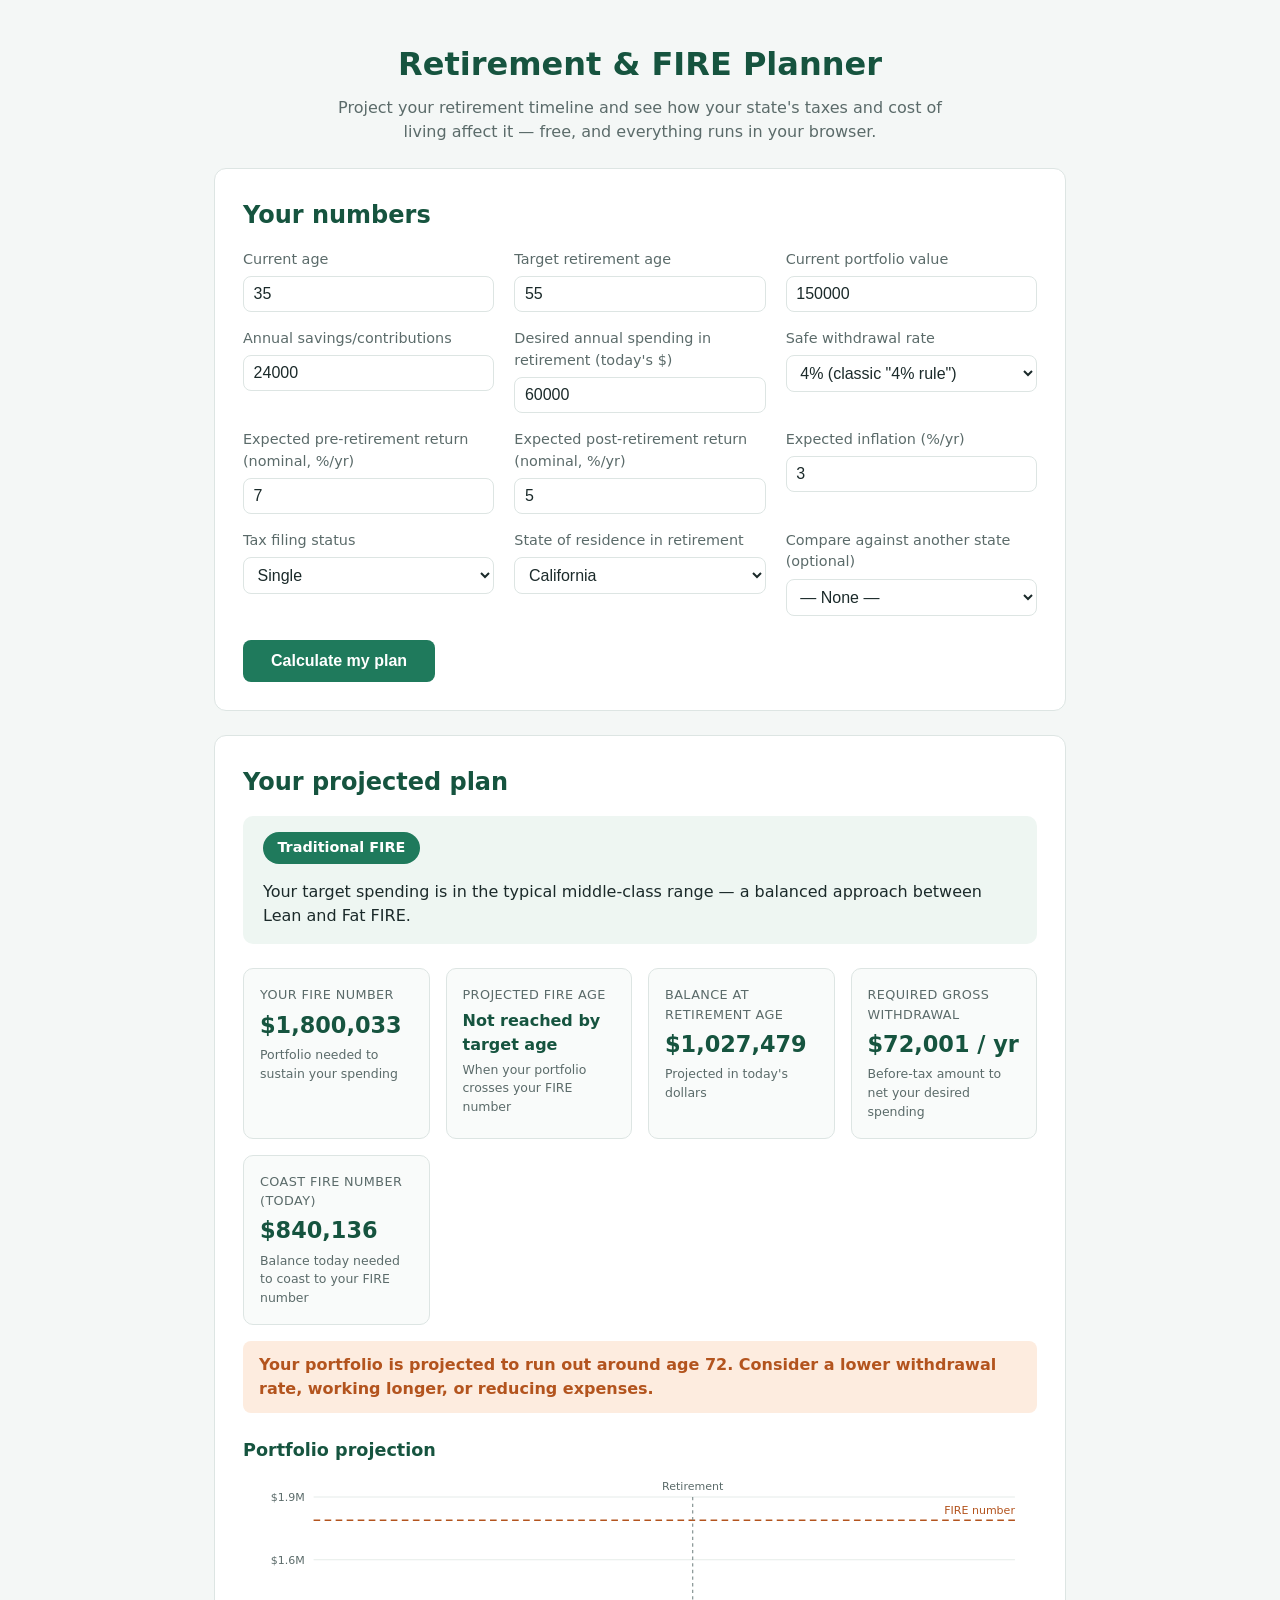
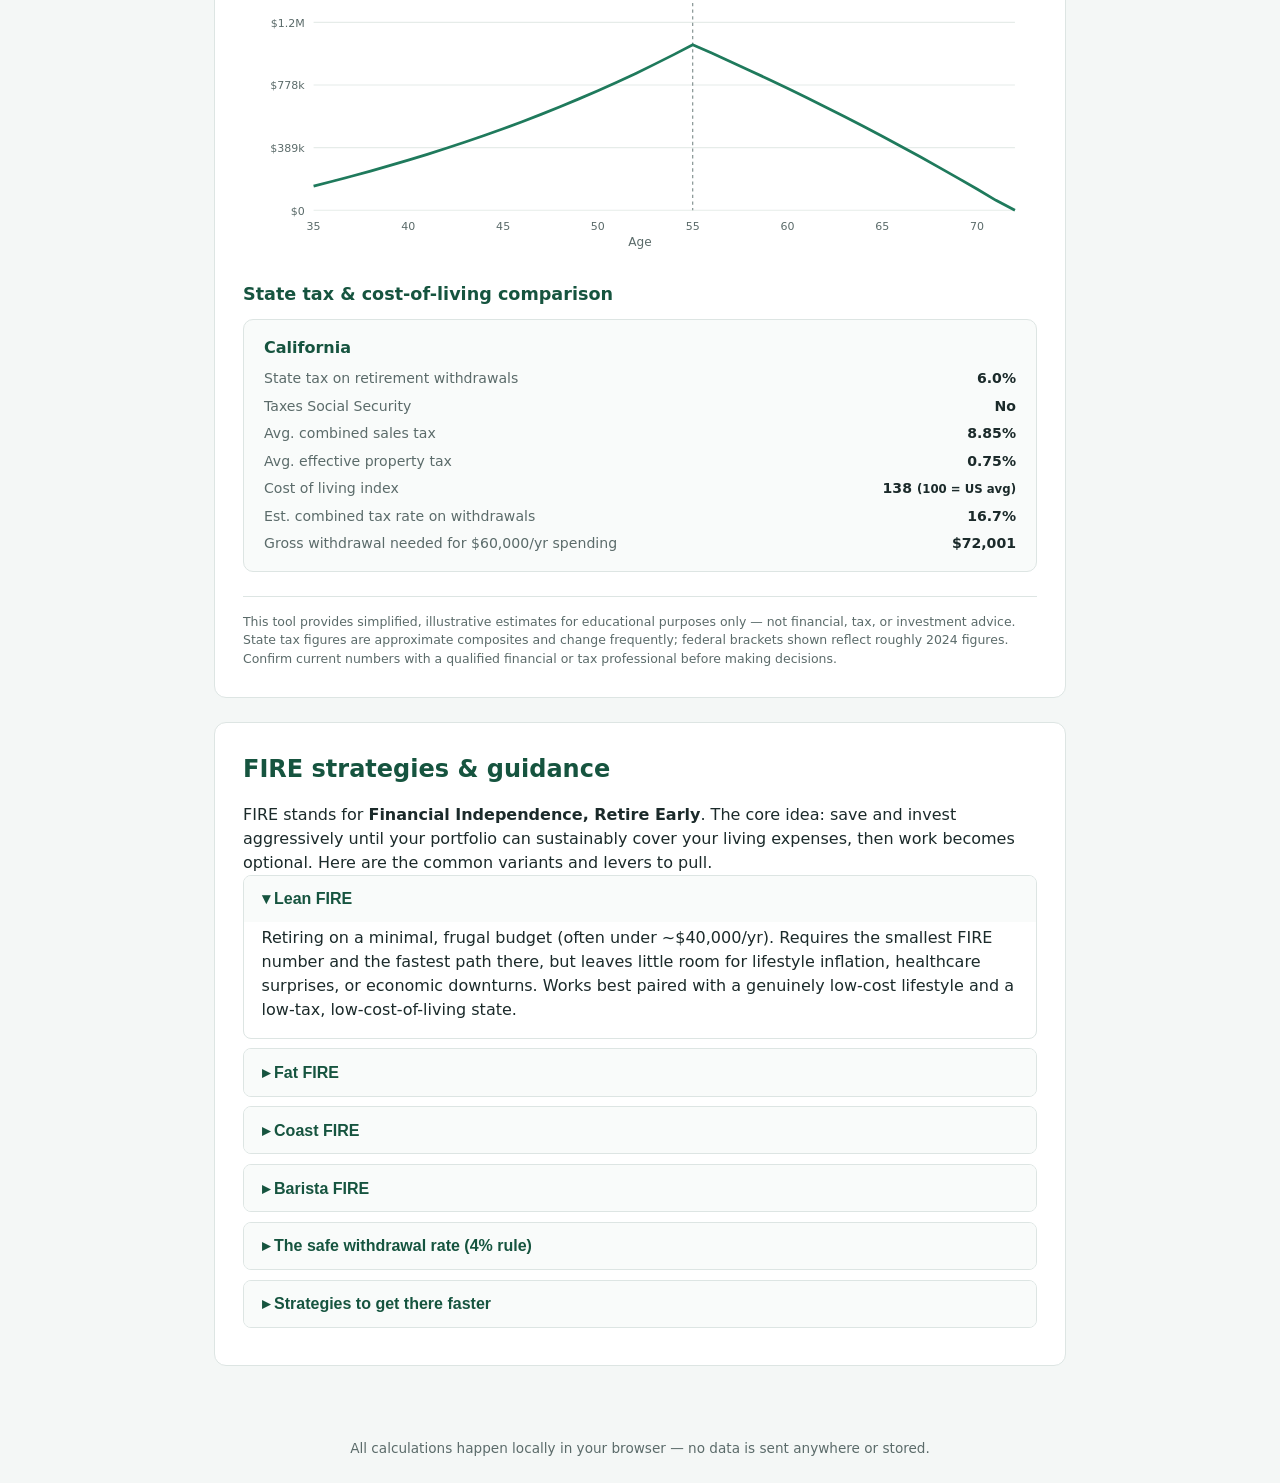
==== retirement-planner/index.html @ bd158d22 "Add free retirement & FIRE planner with state tax comparison Builds a client-side static app (no bac" ====
<!DOCTYPE html>
<html lang="en">
<head>
  <meta charset="UTF-8">
  <meta name="viewport" content="width=device-width, initial-scale=1.0">
  <title>Retirement &amp; FIRE Planner</title>
  <link rel="stylesheet" href="styles.css">
</head>
<body>
  <header class="page-header">
    <h1>Retirement &amp; FIRE Planner</h1>
    <p class="subtitle">Project your retirement timeline and see how your state's taxes and cost of living affect it — free, and everything runs in your browser.</p>
  </header>

  <main>
    <section class="panel" aria-labelledby="form-heading">
      <h2 id="form-heading">Your numbers</h2>
      <form id="planner-form">
        <div class="form-grid">
          <label>
            Current age
            <input type="number" id="current-age" min="18" max="99" value="35" required>
          </label>
          <label>
            Target retirement age
            <input type="number" id="retirement-age" min="19" max="100" value="55" required>
          </label>
          <label>
            Current portfolio value
            <input type="number" id="current-portfolio" min="0" step="1000" value="150000" required>
          </label>
          <label>
            Annual savings/contributions
            <input type="number" id="annual-contribution" min="0" step="500" value="24000" required>
          </label>
          <label>
            Desired annual spending in retirement (today's $)
            <input type="number" id="annual-expenses" min="0" step="1000" value="60000" required>
          </label>
          <label>
            Safe withdrawal rate
            <select id="swr">
              <option value="3">3% (very conservative)</option>
              <option value="3.5">3.5% (conservative)</option>
              <option value="4" selected>4% (classic "4% rule")</option>
              <option value="5">5% (aggressive)</option>
            </select>
          </label>
          <label>
            Expected pre-retirement return (nominal, %/yr)
            <input type="number" id="pre-return" min="0" max="15" step="0.1" value="7" required>
          </label>
          <label>
            Expected post-retirement return (nominal, %/yr)
            <input type="number" id="post-return" min="0" max="15" step="0.1" value="5" required>
          </label>
          <label>
            Expected inflation (%/yr)
            <input type="number" id="inflation" min="0" max="10" step="0.1" value="3" required>
          </label>
          <label>
            Tax filing status
            <select id="filing-status">
              <option value="single">Single</option>
              <option value="married">Married filing jointly</option>
            </select>
          </label>
          <label>
            State of residence in retirement
            <select id="state"></select>
          </label>
          <label>
            Compare against another state (optional)
            <select id="compare-state"></select>
          </label>
        </div>
        <button type="submit" class="primary-btn">Calculate my plan</button>
      </form>
    </section>

    <section class="panel" id="results" hidden aria-labelledby="results-heading">
      <h2 id="results-heading">Your projected plan</h2>

      <div class="fire-type">
        <span class="fire-type-badge" id="fire-type-badge">Traditional FIRE</span>
        <p id="fire-type-description"></p>
      </div>

      <div class="summary-cards">
        <div class="card">
          <span class="card-label">Your FIRE number</span>
          <span class="card-value" id="fire-number">—</span>
          <span class="card-note">Portfolio needed to sustain your spending</span>
        </div>
        <div class="card">
          <span class="card-label">Projected FIRE age</span>
          <span class="card-value" id="fire-age">—</span>
          <span class="card-note">When your portfolio crosses your FIRE number</span>
        </div>
        <div class="card">
          <span class="card-label">Balance at retirement age</span>
          <span class="card-value" id="balance-at-retirement">—</span>
          <span class="card-note">Projected in today's dollars</span>
        </div>
        <div class="card">
          <span class="card-label">Required gross withdrawal</span>
          <span class="card-value" id="gross-withdrawal">—</span>
          <span class="card-note">Before-tax amount to net your desired spending</span>
        </div>
        <div class="card">
          <span class="card-label">Coast FIRE number (today)</span>
          <span class="card-value" id="coast-fire-number">—</span>
          <span class="card-note">Balance today needed to coast to your FIRE number</span>
        </div>
      </div>

      <p id="sustainability" class="status-ok"></p>

      <h3>Portfolio projection</h3>
      <div id="chart-container" class="chart-container"></div>

      <h3>State tax &amp; cost-of-living comparison</h3>
      <div id="state-comparison" class="state-comparison"></div>

      <p class="disclaimer">
        This tool provides simplified, illustrative estimates for educational purposes only —
        not financial, tax, or investment advice. State tax figures are approximate composites
        and change frequently; federal brackets shown reflect roughly 2024 figures. Confirm
        current numbers with a qualified financial or tax professional before making decisions.
      </p>
    </section>

    <section class="panel" aria-labelledby="fire-guide-heading">
      <h2 id="fire-guide-heading">FIRE strategies &amp; guidance</h2>
      <p>FIRE stands for <strong>Financial Independence, Retire Early</strong>. The core idea: save and invest aggressively until your portfolio can sustainably cover your living expenses, then work becomes optional. Here are the common variants and levers to pull.</p>

      <div class="accordion">
        <button class="accordion-toggle" aria-expanded="true" aria-controls="panel-lean">Lean FIRE</button>
        <div class="accordion-panel" id="panel-lean">
          <p>Retiring on a minimal, frugal budget (often under ~$40,000/yr). Requires the smallest FIRE number and the fastest path there, but leaves little room for lifestyle inflation, healthcare surprises, or economic downturns. Works best paired with a genuinely low-cost lifestyle and a low-tax, low-cost-of-living state.</p>
        </div>
      </div>
      <div class="accordion">
        <button class="accordion-toggle" aria-expanded="false" aria-controls="panel-fat">Fat FIRE</button>
        <div class="accordion-panel" id="panel-fat" hidden>
          <p>Retiring with a much larger portfolio to support an above-average, comfortable lifestyle (often $100,000+/yr in spending). Takes longer to reach and usually requires a high income, but provides far more cushion and flexibility, including for travel, dependents, or a higher cost-of-living area.</p>
        </div>
      </div>
      <div class="accordion">
        <button class="accordion-toggle" aria-expanded="false" aria-controls="panel-coast">Coast FIRE</button>
        <div class="accordion-panel" id="panel-coast" hidden>
          <p>You've saved enough that, left alone to compound with zero further contributions, your portfolio will grow to your full FIRE number by traditional retirement age. Once you hit this point you can stop saving for retirement entirely and just cover current living costs — often by working a lower-stress or lower-paying job.</p>
        </div>
      </div>
      <div class="accordion">
        <button class="accordion-toggle" aria-expanded="false" aria-controls="panel-barista">Barista FIRE</button>
        <div class="accordion-panel" id="panel-barista" hidden>
          <p>A middle ground: your portfolio covers <em>most</em> of your expenses, and you work part-time (often for supplemental income and employer health insurance) to cover the rest. Reduces the FIRE number needed versus full retirement while still dramatically increasing freedom and flexibility.</p>
        </div>
      </div>
      <div class="accordion">
        <button class="accordion-toggle" aria-expanded="false" aria-controls="panel-swr">The safe withdrawal rate (4% rule)</button>
        <div class="accordion-panel" id="panel-swr" hidden>
          <p>The "4% rule" comes from historical studies (notably the Trinity Study) suggesting a portfolio of roughly 60–75% stocks / 25–40% bonds can support a 4% initial withdrawal, adjusted for inflation each year, over a 30-year retirement without running out — in most historical periods. It is a planning heuristic, not a guarantee:</p>
          <ul>
            <li><strong>Longer retirements</strong> (very early retirees with 40–50+ year horizons) often use a more conservative 3–3.5% instead.</li>
            <li><strong>Sequence-of-returns risk</strong> — a market downturn in your first few retirement years — is the biggest threat to a fixed withdrawal plan. Holding 1–2 years of cash/bonds as a buffer, or flexing spending down in bad years, both help.</li>
            <li>The FIRE number in this tool is calculated as <code>annual spending needed (gross of taxes) ÷ withdrawal rate</code>.</li>
          </ul>
        </div>
      </div>
      <div class="accordion">
        <button class="accordion-toggle" aria-expanded="false" aria-controls="panel-strategies">Strategies to get there faster</button>
        <div class="accordion-panel" id="panel-strategies" hidden>
          <ul>
            <li><strong>Raise your savings rate.</strong> Savings rate — not income alone — is the single biggest lever on how fast you reach FIRE; cutting your largest expenses (housing, transportation) usually moves the needle more than cutting small recurring purchases.</li>
            <li><strong>Max tax-advantaged accounts first.</strong> 401(k)/403(b), Traditional or Roth IRA, and HSA (a stealth retirement account — triple tax-advantaged) shelter growth from taxes and often should be filled before taxable brokerage investing.</li>
            <li><strong>Consider geographic arbitrage.</strong> Retiring in — or relocating to — a state with no income tax or generous retirement-income exclusions (see the comparison tool above) can meaningfully lower the gross withdrawal you need, which lowers your FIRE number.</li>
            <li><strong>Plan the healthcare bridge.</strong> Retiring before 65 means bridging to Medicare via ACA marketplace plans, COBRA, a part-time job with benefits (Barista FIRE), or a spouse's plan — budget for this explicitly, it's often the largest underestimated expense.</li>
            <li><strong>Build a withdrawal order strategy.</strong> A common approach: taxable brokerage first, then tax-deferred (Traditional 401k/IRA), then tax-free (Roth) last — to let tax-advantaged growth compound longer, adjusted for your bracket each year.</li>
            <li><strong>Revisit the plan regularly.</strong> Update your inputs above at least yearly, and after any major life change (income, family, relocation) — small changes in return assumptions or spending compound significantly over a multi-decade horizon.</li>
          </ul>
        </div>
      </div>
    </section>
  </main>

  <footer class="page-footer">
    <p>All calculations happen locally in your browser — no data is sent anywhere or stored.</p>
  </footer>

  <script src="data/states.js"></script>
  <script src="js/tax.js"></script>
  <script src="js/projection.js"></script>
  <script src="js/chart.js"></script>
  <script src="js/main.js"></script>
</body>
</html>
---- retirement-planner/styles.css ----
* { box-sizing: border-box; margin: 0; padding: 0; }

:root {
  --bg: #f4f7f6;
  --panel-bg: #ffffff;
  --text: #1b2a2a;
  --muted: #5b6b6a;
  --accent: #1f7a5c;
  --accent-dark: #16543f;
  --border: #dde5e3;
  --warn: #b3541e;
  --ok: #1f7a5c;
}

body {
  font-family: 'Segoe UI', system-ui, sans-serif;
  background: var(--bg);
  color: var(--text);
  line-height: 1.5;
}

.page-header {
  padding: 2.5rem 1.5rem 1.5rem;
  text-align: center;
}

.page-header h1 {
  font-size: 2rem;
  color: var(--accent-dark);
}

.subtitle {
  margin-top: 0.5rem;
  color: var(--muted);
  max-width: 640px;
  margin-inline: auto;
}

main {
  max-width: 900px;
  margin: 0 auto;
  padding: 0 1.5rem 3rem;
  display: flex;
  flex-direction: column;
  gap: 1.5rem;
}

.panel {
  background: var(--panel-bg);
  border: 1px solid var(--border);
  border-radius: 12px;
  padding: 1.75rem;
}

.panel h2 {
  color: var(--accent-dark);
  margin-bottom: 1rem;
}

.panel h3 {
  color: var(--accent-dark);
  margin: 1.5rem 0 0.75rem;
  font-size: 1.1rem;
}

.form-grid {
  display: grid;
  grid-template-columns: repeat(auto-fit, minmax(220px, 1fr));
  gap: 1rem 1.25rem;
}

label {
  display: flex;
  flex-direction: column;
  gap: 0.35rem;
  font-size: 0.9rem;
  color: var(--muted);
}

input, select {
  font-size: 1rem;
  padding: 0.5rem 0.6rem;
  border: 1px solid var(--border);
  border-radius: 8px;
  color: var(--text);
  background: #fff;
}

input:focus, select:focus {
  outline: 2px solid var(--accent);
  outline-offset: 1px;
}

.primary-btn {
  margin-top: 1.5rem;
  background: var(--accent);
  color: #fff;
  border: none;
  padding: 0.75rem 1.75rem;
  border-radius: 8px;
  font-size: 1rem;
  font-weight: 600;
  cursor: pointer;
}

.primary-btn:hover {
  background: var(--accent-dark);
}

.fire-type {
  display: flex;
  align-items: center;
  gap: 1rem;
  flex-wrap: wrap;
  margin-bottom: 1.5rem;
  background: #eef6f2;
  border-radius: 10px;
  padding: 1rem 1.25rem;
}

.fire-type-badge {
  background: var(--accent);
  color: #fff;
  padding: 0.35rem 0.9rem;
  border-radius: 999px;
  font-weight: 600;
  font-size: 0.9rem;
  white-space: nowrap;
}

.summary-cards {
  display: grid;
  grid-template-columns: repeat(auto-fit, minmax(180px, 1fr));
  gap: 1rem;
}

.card {
  background: #f9fbfa;
  border: 1px solid var(--border);
  border-radius: 10px;
  padding: 1rem;
  display: flex;
  flex-direction: column;
  gap: 0.25rem;
}

.card-label {
  font-size: 0.8rem;
  color: var(--muted);
  text-transform: uppercase;
  letter-spacing: 0.4px;
}

.card-value {
  font-size: 1.4rem;
  font-weight: 700;
  color: var(--accent-dark);
}

.card-value.card-value-small {
  font-size: 1rem;
}

.card-note {
  font-size: 0.78rem;
  color: var(--muted);
}

.status-ok, .status-warn {
  margin-top: 1rem;
  padding: 0.75rem 1rem;
  border-radius: 8px;
  font-weight: 600;
}

.status-ok {
  background: #eaf6ef;
  color: var(--ok);
}

.status-warn {
  background: #fdecdf;
  color: var(--warn);
}

.chart-container {
  width: 100%;
  overflow-x: auto;
}

.projection-svg {
  width: 100%;
  height: auto;
  min-width: 480px;
}

.chart-grid {
  stroke: #e6ece9;
  stroke-width: 1;
}

.chart-axis-label {
  font-size: 10px;
  fill: var(--muted);
}

.chart-axis-title {
  font-size: 11px;
  fill: var(--muted);
}

.chart-line {
  stroke: var(--accent);
  stroke-width: 2.5;
}

.chart-fire-line {
  stroke: #b3541e;
  stroke-width: 1.5;
  stroke-dasharray: 6 4;
}

.chart-fire-label {
  font-size: 10px;
  fill: var(--warn);
}

.chart-retire-line {
  stroke: #7b8a89;
  stroke-width: 1;
  stroke-dasharray: 3 3;
}

.chart-retire-label {
  font-size: 10px;
  fill: var(--muted);
}

.state-comparison {
  display: grid;
  grid-template-columns: repeat(auto-fit, minmax(260px, 1fr));
  gap: 1rem;
}

.state-card {
  border: 1px solid var(--border);
  border-radius: 10px;
  padding: 1rem 1.25rem;
  background: #f9fbfa;
}

.state-card h4 {
  color: var(--accent-dark);
  margin-bottom: 0.5rem;
}

.state-card ul {
  list-style: none;
  display: flex;
  flex-direction: column;
  gap: 0.4rem;
}

.state-card li {
  display: flex;
  justify-content: space-between;
  gap: 1rem;
  font-size: 0.88rem;
}

.state-card li span {
  color: var(--muted);
}

.disclaimer {
  margin-top: 1.5rem;
  font-size: 0.78rem;
  color: var(--muted);
  border-top: 1px solid var(--border);
  padding-top: 1rem;
}

.accordion {
  border: 1px solid var(--border);
  border-radius: 8px;
  margin-bottom: 0.6rem;
  overflow: hidden;
}

.accordion-toggle {
  width: 100%;
  text-align: left;
  background: #f9fbfa;
  border: none;
  padding: 0.85rem 1.1rem;
  font-size: 1rem;
  font-weight: 600;
  color: var(--accent-dark);
  cursor: pointer;
}

.accordion-toggle:hover {
  background: #eef6f2;
}

.accordion-toggle[aria-expanded="true"]::before {
  content: "▾ ";
}

.accordion-toggle[aria-expanded="false"]::before {
  content: "▸ ";
}

.accordion-panel {
  padding: 0.25rem 1.1rem 1rem;
  color: var(--text);
}

.accordion-panel ul {
  padding-left: 1.2rem;
  display: flex;
  flex-direction: column;
  gap: 0.5rem;
}

.page-footer {
  text-align: center;
  color: var(--muted);
  font-size: 0.85rem;
  padding: 1.5rem;
}

@media (max-width: 600px) {
  .page-header h1 { font-size: 1.5rem; }
  .panel { padding: 1.25rem; }
}
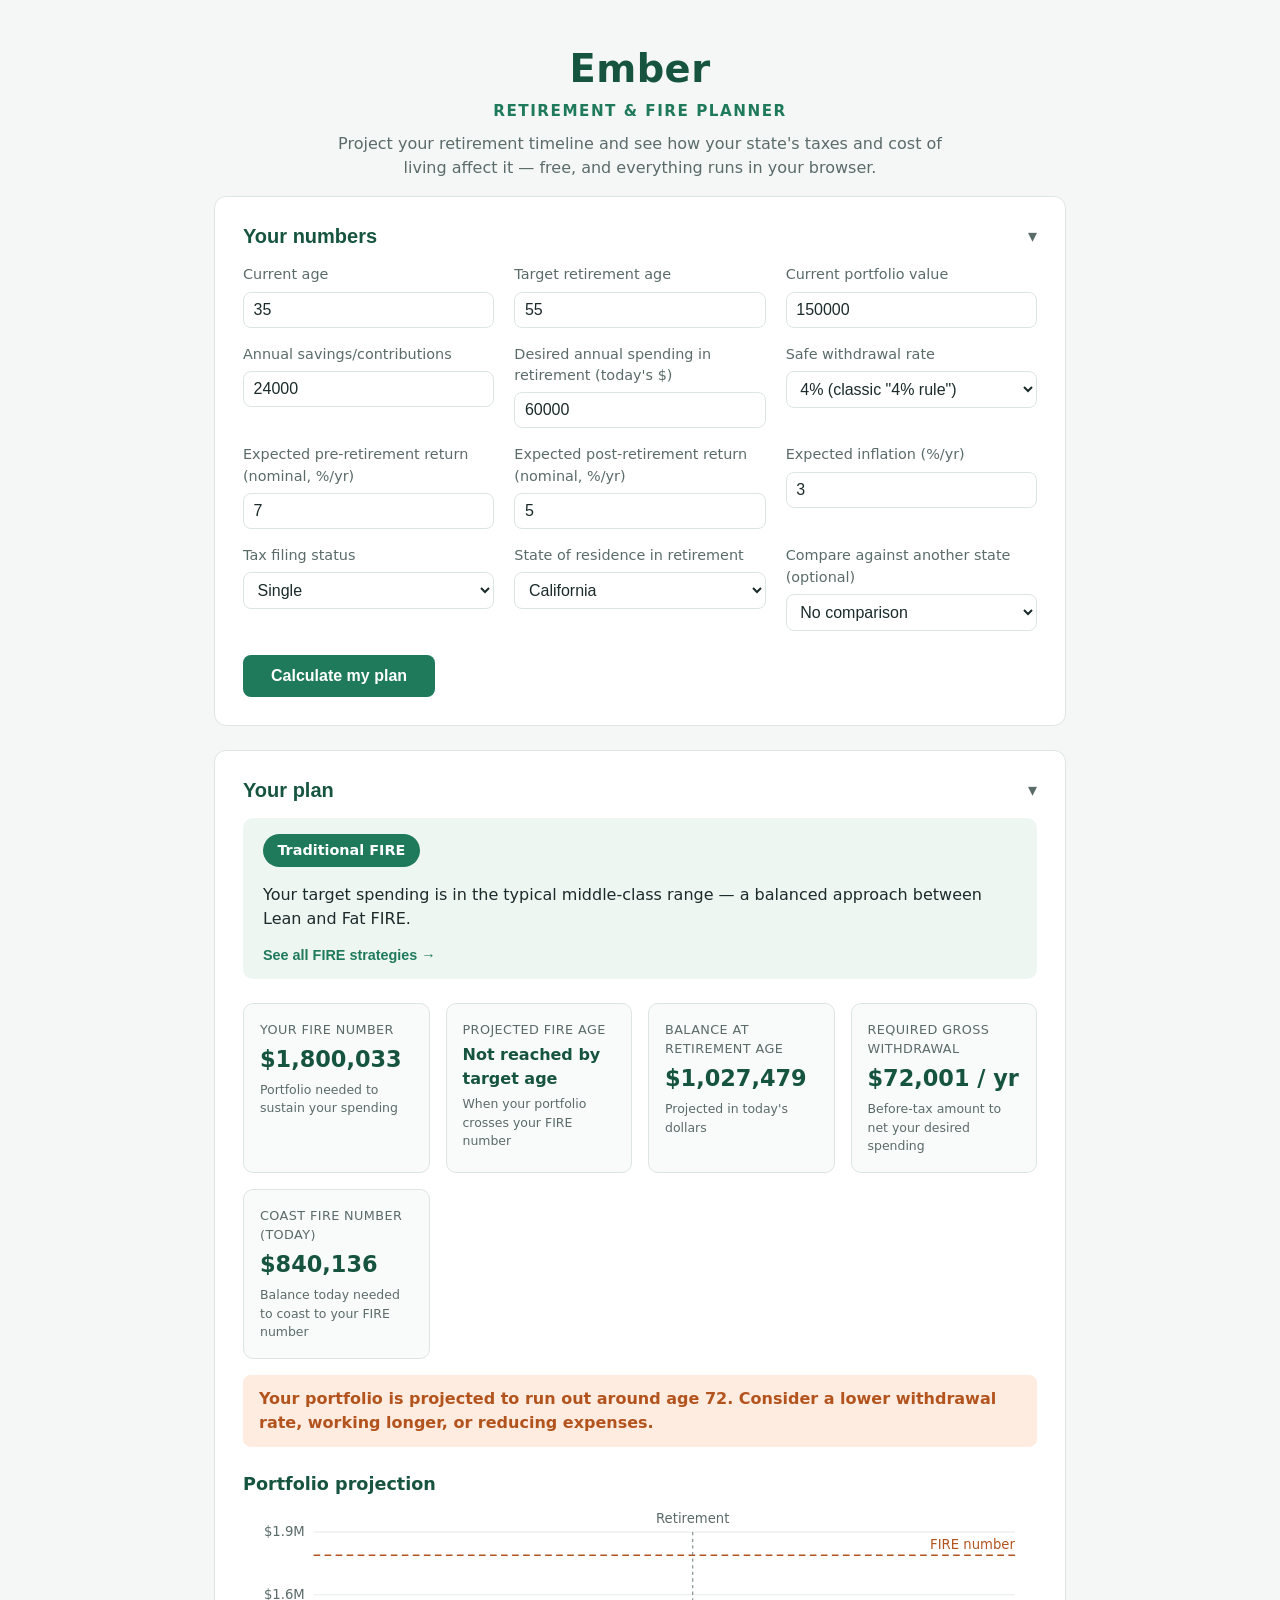
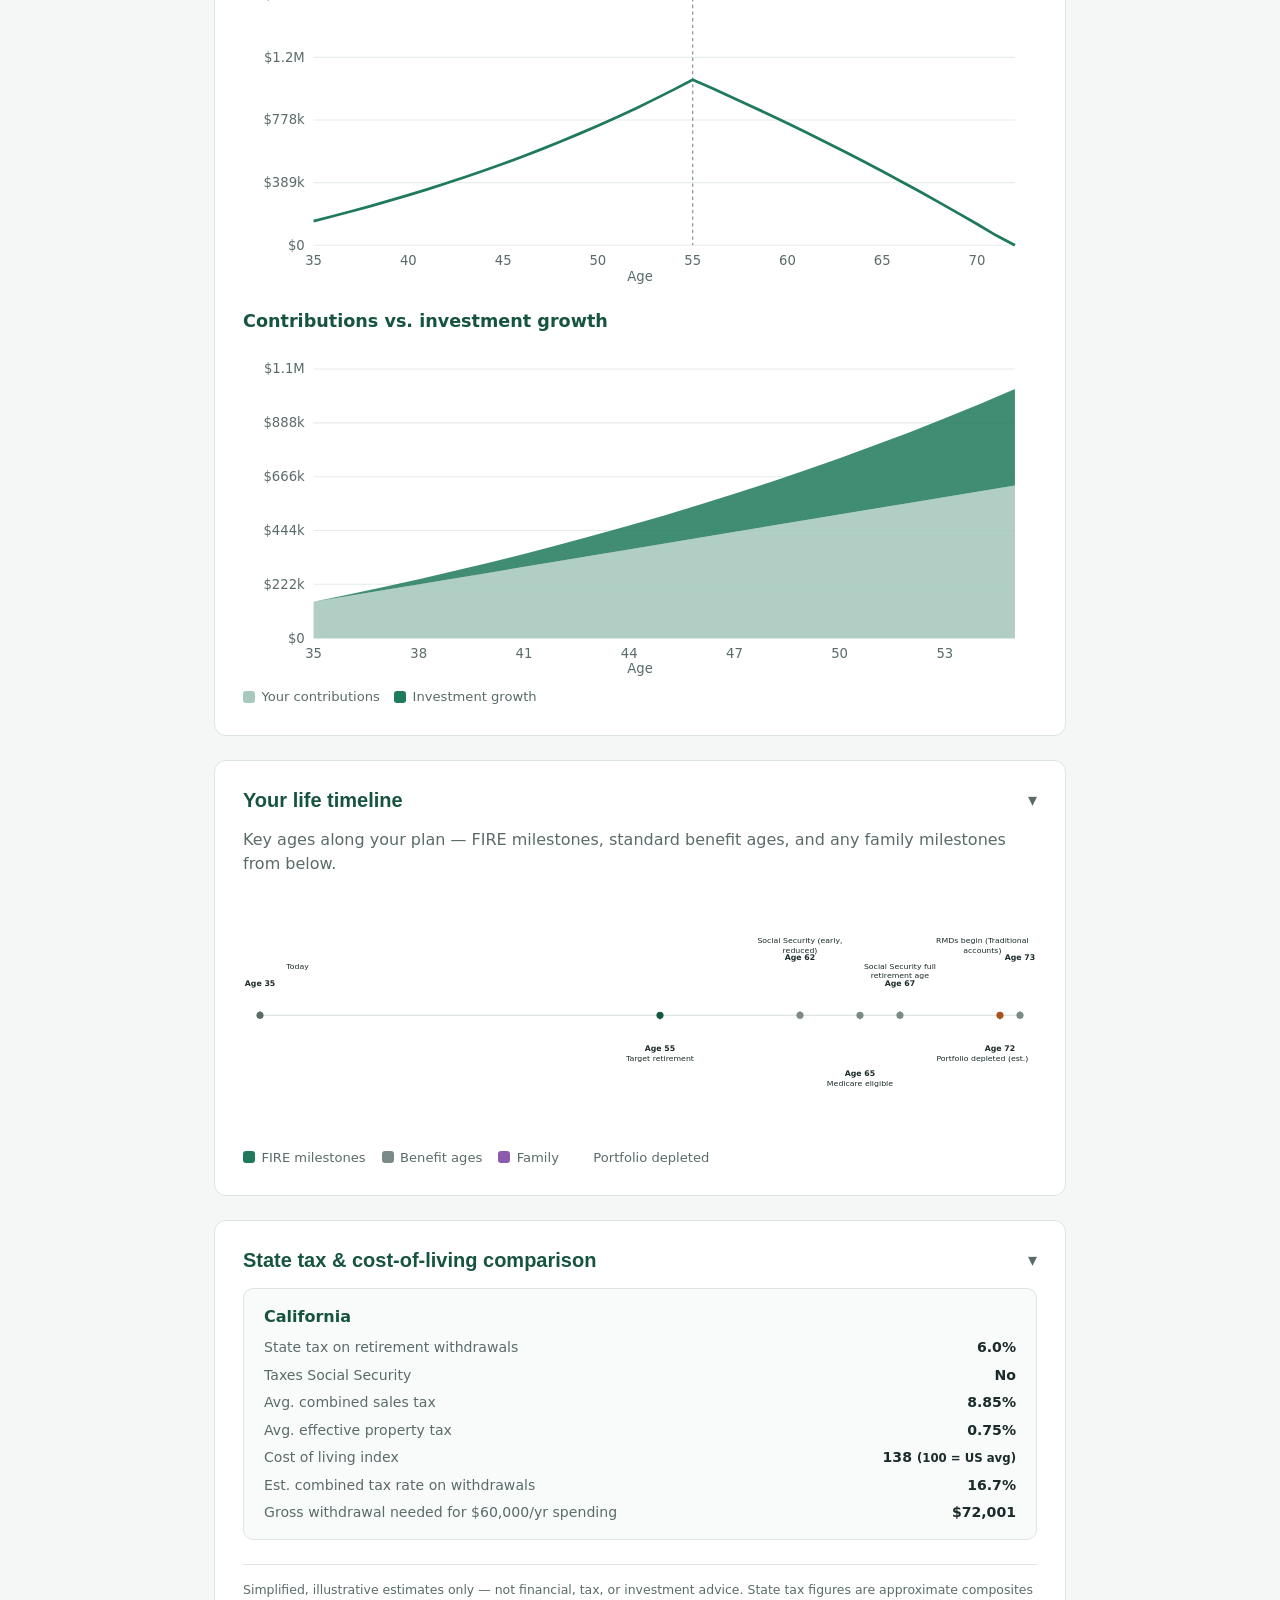
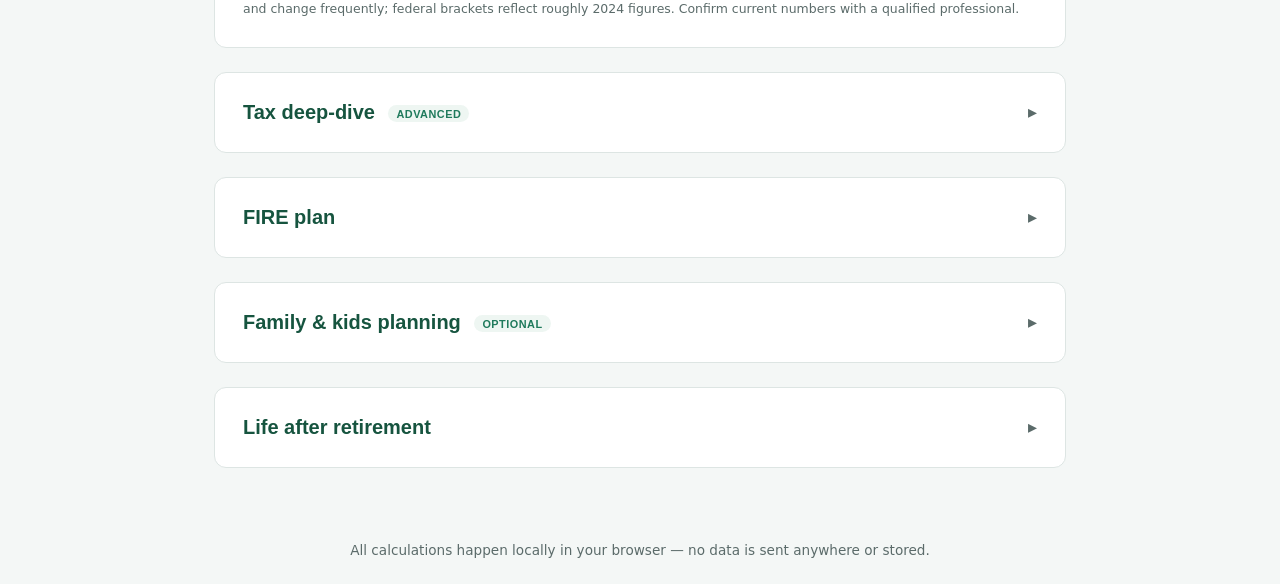
==== commit 49470740: "Rename to Ember, add tax deep-dive, timeline, and family planning Renames the app to Ember. Fixes ga" ====
--- a/retirement-planner/index.html
+++ b/retirement-planner/index.html
@@ -3,184 +3,299 @@
 <head>
   <meta charset="UTF-8">
   <meta name="viewport" content="width=device-width, initial-scale=1.0">
-  <title>Retirement &amp; FIRE Planner</title>
+  <title>Ember — Retirement &amp; FIRE Planner</title>
   <link rel="stylesheet" href="styles.css">
 </head>
 <body>
   <header class="page-header">
-    <h1>Retirement &amp; FIRE Planner</h1>
+    <h1>Ember</h1>
+    <p class="tagline">Retirement &amp; FIRE Planner</p>
     <p class="subtitle">Project your retirement timeline and see how your state's taxes and cost of living affect it — free, and everything runs in your browser.</p>
   </header>
 
   <main>
-    <section class="panel" aria-labelledby="form-heading">
-      <h2 id="form-heading">Your numbers</h2>
-      <form id="planner-form">
+    <section class="panel" id="panel-numbers">
+      <button class="panel-toggle" aria-expanded="true" aria-controls="panel-numbers-body">
+        <h2>Your numbers</h2>
+        <span class="chevron" aria-hidden="true"></span>
+      </button>
+      <div class="panel-body" id="panel-numbers-body">
+        <form id="planner-form">
+          <div class="form-grid">
+            <label>
+              Current age
+              <input type="number" id="current-age" min="18" max="99" value="35" required>
+            </label>
+            <label>
+              Target retirement age
+              <input type="number" id="retirement-age" min="19" max="100" value="55" required>
+            </label>
+            <label>
+              Current portfolio value
+              <input type="number" id="current-portfolio" min="0" step="1000" value="150000" required>
+            </label>
+            <label>
+              Annual savings/contributions
+              <input type="number" id="annual-contribution" min="0" step="500" value="24000" required>
+            </label>
+            <label>
+              Desired annual spending in retirement (today's $)
+              <input type="number" id="annual-expenses" min="0" step="1000" value="60000" required>
+            </label>
+            <label>
+              Safe withdrawal rate
+              <select id="swr">
+                <option value="3">3% (very conservative)</option>
+                <option value="3.5">3.5% (conservative)</option>
+                <option value="4" selected>4% (classic "4% rule")</option>
+                <option value="5">5% (aggressive)</option>
+              </select>
+            </label>
+            <label>
+              Expected pre-retirement return (nominal, %/yr)
+              <input type="number" id="pre-return" min="0" max="15" step="0.1" value="7" required>
+            </label>
+            <label>
+              Expected post-retirement return (nominal, %/yr)
+              <input type="number" id="post-return" min="0" max="15" step="0.1" value="5" required>
+            </label>
+            <label>
+              Expected inflation (%/yr)
+              <input type="number" id="inflation" min="0" max="10" step="0.1" value="3" required>
+            </label>
+            <label>
+              Tax filing status
+              <select id="filing-status">
+                <option value="single">Single</option>
+                <option value="married">Married filing jointly</option>
+              </select>
+            </label>
+            <label>
+              State of residence in retirement
+              <select id="state"></select>
+            </label>
+            <label>
+              Compare against another state (optional)
+              <select id="compare-state"></select>
+            </label>
+          </div>
+          <button type="submit" class="primary-btn">Calculate my plan</button>
+        </form>
+      </div>
+    </section>
+
+    <section class="panel" id="panel-results">
+      <button class="panel-toggle" aria-expanded="true" aria-controls="panel-results-body">
+        <h2>Your plan</h2>
+        <span class="chevron" aria-hidden="true"></span>
+      </button>
+      <div class="panel-body" id="panel-results-body">
+        <div class="fire-type">
+          <span class="fire-type-badge" id="fire-type-badge">Traditional FIRE</span>
+          <p id="fire-type-description"></p>
+          <button type="button" class="link-btn" id="see-fire-plan-link">See all FIRE strategies →</button>
+        </div>
+
+        <div class="summary-cards">
+          <div class="card">
+            <span class="card-label">Your FIRE number</span>
+            <span class="card-value" id="fire-number">—</span>
+            <span class="card-note">Portfolio needed to sustain your spending</span>
+          </div>
+          <div class="card">
+            <span class="card-label">Projected FIRE age</span>
+            <span class="card-value" id="fire-age">—</span>
+            <span class="card-note">When your portfolio crosses your FIRE number</span>
+          </div>
+          <div class="card">
+            <span class="card-label">Balance at retirement age</span>
+            <span class="card-value" id="balance-at-retirement">—</span>
+            <span class="card-note">Projected in today's dollars</span>
+          </div>
+          <div class="card">
+            <span class="card-label">Required gross withdrawal</span>
+            <span class="card-value" id="gross-withdrawal">—</span>
+            <span class="card-note">Before-tax amount to net your desired spending</span>
+          </div>
+          <div class="card">
+            <span class="card-label">Coast FIRE number (today)</span>
+            <span class="card-value" id="coast-fire-number">—</span>
+            <span class="card-note">Balance today needed to coast to your FIRE number</span>
+          </div>
+        </div>
+
+        <p id="sustainability" class="status-ok"></p>
+
+        <h3>Portfolio projection</h3>
+        <div id="chart-container" class="chart-container"></div>
+
+        <h3>Contributions vs. investment growth</h3>
+        <div id="contribution-chart-container" class="chart-container"></div>
+      </div>
+    </section>
+
+    <section class="panel" id="panel-timeline">
+      <button class="panel-toggle" aria-expanded="true" aria-controls="panel-timeline-body">
+        <h2>Your life timeline</h2>
+        <span class="chevron" aria-hidden="true"></span>
+      </button>
+      <div class="panel-body" id="panel-timeline-body">
+        <p class="panel-intro">Key ages along your plan — FIRE milestones, standard benefit ages, and any family milestones from below.</p>
+        <div id="timeline-container" class="chart-container timeline-scroll"></div>
+        <ul class="timeline-legend">
+          <li><i class="legend-swatch" style="background:var(--accent)"></i>FIRE milestones</li>
+          <li><i class="legend-swatch" style="background:#7b8a89"></i>Benefit ages</li>
+          <li><i class="legend-swatch" style="background:#8a5cb0"></i>Family</li>
+          <li><i class="legend-swatch" style="background:var(--warn-text)"></i>Portfolio depleted</li>
+        </ul>
+      </div>
+    </section>
+
+    <section class="panel" id="panel-state">
+      <button class="panel-toggle" aria-expanded="true" aria-controls="panel-state-body">
+        <h2>State tax &amp; cost-of-living comparison</h2>
+        <span class="chevron" aria-hidden="true"></span>
+      </button>
+      <div class="panel-body" id="panel-state-body">
+        <div id="state-comparison" class="state-comparison"></div>
+        <p class="disclaimer">
+          Simplified, illustrative estimates only — not financial, tax, or investment advice. State
+          tax figures are approximate composites and change frequently; federal brackets reflect
+          roughly 2024 figures. Confirm current numbers with a qualified professional.
+        </p>
+      </div>
+    </section>
+
+    <section class="panel" id="panel-taxdeepdive">
+      <button class="panel-toggle" aria-expanded="false" aria-controls="panel-taxdeepdive-body">
+        <h2>Tax deep-dive <span class="panel-tag">Advanced</span></h2>
+        <span class="chevron" aria-hidden="true"></span>
+      </button>
+      <div class="panel-body" id="panel-taxdeepdive-body" hidden>
+        <p class="panel-intro">Where does your withdrawal actually go, and how does the mix of account types you retire with change your year-by-year tax bill? This section runs a separate, more detailed simulation — it doesn't change the simple numbers above.</p>
+
+        <h3>Your first year's withdrawal, broken down</h3>
+        <div id="tax-breakdown-container" class="chart-container"></div>
+
+        <h3>Account mix &amp; assumptions</h3>
         <div class="form-grid">
           <label>
-            Current age
-            <input type="number" id="current-age" min="18" max="99" value="35" required>
-          </label>
-          <label>
-            Target retirement age
-            <input type="number" id="retirement-age" min="19" max="100" value="55" required>
-          </label>
-          <label>
-            Current portfolio value
-            <input type="number" id="current-portfolio" min="0" step="1000" value="150000" required>
-          </label>
-          <label>
-            Annual savings/contributions
-            <input type="number" id="annual-contribution" min="0" step="500" value="24000" required>
-          </label>
-          <label>
-            Desired annual spending in retirement (today's $)
-            <input type="number" id="annual-expenses" min="0" step="1000" value="60000" required>
-          </label>
-          <label>
-            Safe withdrawal rate
-            <select id="swr">
-              <option value="3">3% (very conservative)</option>
-              <option value="3.5">3.5% (conservative)</option>
-              <option value="4" selected>4% (classic "4% rule")</option>
-              <option value="5">5% (aggressive)</option>
+            Traditional 401(k)/IRA (%)
+            <input type="number" id="split-traditional" min="0" max="100" step="5" value="70">
+          </label>
+          <label>
+            Roth 401(k)/IRA (%)
+            <input type="number" id="split-roth" min="0" max="100" step="5" value="15">
+          </label>
+          <label>
+            Taxable brokerage (%)
+            <input type="number" id="split-taxable" min="0" max="100" step="5" value="15">
+          </label>
+          <label>
+            Taxable account: gains share of balance (%)
+            <input type="number" id="taxable-gains-fraction" min="0" max="100" step="5" value="50">
+          </label>
+          <label>
+            Withdrawal order strategy
+            <select id="withdrawal-strategy">
+              <option value="taxable-first">Taxable → Traditional → Roth (conventional)</option>
+              <option value="traditional-first">Traditional → Taxable → Roth</option>
+              <option value="proportional">Proportional (blend all three)</option>
             </select>
           </label>
-          <label>
-            Expected pre-retirement return (nominal, %/yr)
-            <input type="number" id="pre-return" min="0" max="15" step="0.1" value="7" required>
-          </label>
-          <label>
-            Expected post-retirement return (nominal, %/yr)
-            <input type="number" id="post-return" min="0" max="15" step="0.1" value="5" required>
-          </label>
-          <label>
-            Expected inflation (%/yr)
-            <input type="number" id="inflation" min="0" max="10" step="0.1" value="3" required>
-          </label>
-          <label>
-            Tax filing status
-            <select id="filing-status">
-              <option value="single">Single</option>
-              <option value="married">Married filing jointly</option>
-            </select>
-          </label>
-          <label>
-            State of residence in retirement
-            <select id="state"></select>
-          </label>
-          <label>
-            Compare against another state (optional)
-            <select id="compare-state"></select>
-          </label>
-        </div>
-        <button type="submit" class="primary-btn">Calculate my plan</button>
-      </form>
-    </section>
-
-    <section class="panel" id="results" hidden aria-labelledby="results-heading">
-      <h2 id="results-heading">Your projected plan</h2>
-
-      <div class="fire-type">
-        <span class="fire-type-badge" id="fire-type-badge">Traditional FIRE</span>
-        <p id="fire-type-description"></p>
-      </div>
-
-      <div class="summary-cards">
-        <div class="card">
-          <span class="card-label">Your FIRE number</span>
-          <span class="card-value" id="fire-number">—</span>
-          <span class="card-note">Portfolio needed to sustain your spending</span>
-        </div>
-        <div class="card">
-          <span class="card-label">Projected FIRE age</span>
-          <span class="card-value" id="fire-age">—</span>
-          <span class="card-note">When your portfolio crosses your FIRE number</span>
-        </div>
-        <div class="card">
-          <span class="card-label">Balance at retirement age</span>
-          <span class="card-value" id="balance-at-retirement">—</span>
-          <span class="card-note">Projected in today's dollars</span>
-        </div>
-        <div class="card">
-          <span class="card-label">Required gross withdrawal</span>
-          <span class="card-value" id="gross-withdrawal">—</span>
-          <span class="card-note">Before-tax amount to net your desired spending</span>
-        </div>
-        <div class="card">
-          <span class="card-label">Coast FIRE number (today)</span>
-          <span class="card-value" id="coast-fire-number">—</span>
-          <span class="card-note">Balance today needed to coast to your FIRE number</span>
-        </div>
-      </div>
-
-      <p id="sustainability" class="status-ok"></p>
-
-      <h3>Portfolio projection</h3>
-      <div id="chart-container" class="chart-container"></div>
-
-      <h3>State tax &amp; cost-of-living comparison</h3>
-      <div id="state-comparison" class="state-comparison"></div>
-
-      <p class="disclaimer">
-        This tool provides simplified, illustrative estimates for educational purposes only —
-        not financial, tax, or investment advice. State tax figures are approximate composites
-        and change frequently; federal brackets shown reflect roughly 2024 figures. Confirm
-        current numbers with a qualified financial or tax professional before making decisions.
-      </p>
-    </section>
-
-    <section class="panel" aria-labelledby="fire-guide-heading">
-      <h2 id="fire-guide-heading">FIRE strategies &amp; guidance</h2>
-      <p>FIRE stands for <strong>Financial Independence, Retire Early</strong>. The core idea: save and invest aggressively until your portfolio can sustainably cover your living expenses, then work becomes optional. Here are the common variants and levers to pull.</p>
-
-      <div class="accordion">
-        <button class="accordion-toggle" aria-expanded="true" aria-controls="panel-lean">Lean FIRE</button>
-        <div class="accordion-panel" id="panel-lean">
-          <p>Retiring on a minimal, frugal budget (often under ~$40,000/yr). Requires the smallest FIRE number and the fastest path there, but leaves little room for lifestyle inflation, healthcare surprises, or economic downturns. Works best paired with a genuinely low-cost lifestyle and a low-tax, low-cost-of-living state.</p>
-        </div>
-      </div>
-      <div class="accordion">
-        <button class="accordion-toggle" aria-expanded="false" aria-controls="panel-fat">Fat FIRE</button>
-        <div class="accordion-panel" id="panel-fat" hidden>
-          <p>Retiring with a much larger portfolio to support an above-average, comfortable lifestyle (often $100,000+/yr in spending). Takes longer to reach and usually requires a high income, but provides far more cushion and flexibility, including for travel, dependents, or a higher cost-of-living area.</p>
-        </div>
-      </div>
-      <div class="accordion">
-        <button class="accordion-toggle" aria-expanded="false" aria-controls="panel-coast">Coast FIRE</button>
-        <div class="accordion-panel" id="panel-coast" hidden>
-          <p>You've saved enough that, left alone to compound with zero further contributions, your portfolio will grow to your full FIRE number by traditional retirement age. Once you hit this point you can stop saving for retirement entirely and just cover current living costs — often by working a lower-stress or lower-paying job.</p>
-        </div>
-      </div>
-      <div class="accordion">
-        <button class="accordion-toggle" aria-expanded="false" aria-controls="panel-barista">Barista FIRE</button>
-        <div class="accordion-panel" id="panel-barista" hidden>
-          <p>A middle ground: your portfolio covers <em>most</em> of your expenses, and you work part-time (often for supplemental income and employer health insurance) to cover the rest. Reduces the FIRE number needed versus full retirement while still dramatically increasing freedom and flexibility.</p>
-        </div>
-      </div>
-      <div class="accordion">
-        <button class="accordion-toggle" aria-expanded="false" aria-controls="panel-swr">The safe withdrawal rate (4% rule)</button>
-        <div class="accordion-panel" id="panel-swr" hidden>
-          <p>The "4% rule" comes from historical studies (notably the Trinity Study) suggesting a portfolio of roughly 60–75% stocks / 25–40% bonds can support a 4% initial withdrawal, adjusted for inflation each year, over a 30-year retirement without running out — in most historical periods. It is a planning heuristic, not a guarantee:</p>
-          <ul>
-            <li><strong>Longer retirements</strong> (very early retirees with 40–50+ year horizons) often use a more conservative 3–3.5% instead.</li>
-            <li><strong>Sequence-of-returns risk</strong> — a market downturn in your first few retirement years — is the biggest threat to a fixed withdrawal plan. Holding 1–2 years of cash/bonds as a buffer, or flexing spending down in bad years, both help.</li>
-            <li>The FIRE number in this tool is calculated as <code>annual spending needed (gross of taxes) ÷ withdrawal rate</code>.</li>
-          </ul>
-        </div>
-      </div>
-      <div class="accordion">
-        <button class="accordion-toggle" aria-expanded="false" aria-controls="panel-strategies">Strategies to get there faster</button>
-        <div class="accordion-panel" id="panel-strategies" hidden>
-          <ul>
-            <li><strong>Raise your savings rate.</strong> Savings rate — not income alone — is the single biggest lever on how fast you reach FIRE; cutting your largest expenses (housing, transportation) usually moves the needle more than cutting small recurring purchases.</li>
-            <li><strong>Max tax-advantaged accounts first.</strong> 401(k)/403(b), Traditional or Roth IRA, and HSA (a stealth retirement account — triple tax-advantaged) shelter growth from taxes and often should be filled before taxable brokerage investing.</li>
-            <li><strong>Consider geographic arbitrage.</strong> Retiring in — or relocating to — a state with no income tax or generous retirement-income exclusions (see the comparison tool above) can meaningfully lower the gross withdrawal you need, which lowers your FIRE number.</li>
-            <li><strong>Plan the healthcare bridge.</strong> Retiring before 65 means bridging to Medicare via ACA marketplace plans, COBRA, a part-time job with benefits (Barista FIRE), or a spouse's plan — budget for this explicitly, it's often the largest underestimated expense.</li>
-            <li><strong>Build a withdrawal order strategy.</strong> A common approach: taxable brokerage first, then tax-deferred (Traditional 401k/IRA), then tax-free (Roth) last — to let tax-advantaged growth compound longer, adjusted for your bracket each year.</li>
-            <li><strong>Revisit the plan regularly.</strong> Update your inputs above at least yearly, and after any major life change (income, family, relocation) — small changes in return assumptions or spending compound significantly over a multi-decade horizon.</li>
-          </ul>
-        </div>
+        </div>
+        <p class="disclaimer">Percentages are normalized automatically if they don't add to 100. Traditional withdrawals are taxed as ordinary income computed in isolation (a simplification — real brackets would stack against other income); taxable withdrawals assume a flat long-term capital-gains rate on the gains share only; Roth withdrawals are tax-free.</p>
+
+        <h3>Compare withdrawal-order strategies</h3>
+        <div id="strategy-chart-container" class="chart-container"></div>
+        <div class="table-scroll">
+          <table class="data-table">
+            <thead>
+              <tr><th>Strategy</th><th>Lifetime tax paid</th><th>Longevity</th><th>Balance at 100</th></tr>
+            </thead>
+            <tbody id="strategy-comparison-body"></tbody>
+          </table>
+        </div>
+
+        <h3>Year-by-year plan (selected strategy)</h3>
+        <div class="table-scroll table-scroll-tall">
+          <table class="data-table">
+            <thead>
+              <tr>
+                <th>Age</th><th>Traditional</th><th>Roth</th><th>Taxable</th>
+                <th>Federal tax</th><th>State tax</th><th>Net spendable</th><th>Balance</th>
+              </tr>
+            </thead>
+            <tbody id="year-by-year-body"></tbody>
+          </table>
+        </div>
+      </div>
+    </section>
+
+    <section class="panel" id="panel-fire-plan">
+      <button class="panel-toggle" aria-expanded="false" aria-controls="panel-fire-plan-body">
+        <h2>FIRE plan</h2>
+        <span class="chevron" aria-hidden="true"></span>
+      </button>
+      <div class="panel-body" id="panel-fire-plan-body" hidden>
+        <p class="panel-intro">FIRE stands for <strong>Financial Independence, Retire Early</strong>. Explore the common variants below — we've flagged the one your numbers currently match.</p>
+        <div class="fire-tabs" id="fire-type-tabs"></div>
+        <p id="fire-type-panel-description" class="fire-tab-description"></p>
+
+        <h3>The safe withdrawal rate (4% rule)</h3>
+        <p>The "4% rule" comes from historical studies (notably the Trinity Study) suggesting a portfolio of roughly 60–75% stocks / 25–40% bonds can support a 4% initial withdrawal, adjusted for inflation each year, over a 30-year retirement without running out — in most historical periods. It is a planning heuristic, not a guarantee:</p>
+        <ul>
+          <li><strong>Longer retirements</strong> (very early retirees with 40–50+ year horizons) often use a more conservative 3–3.5% instead.</li>
+          <li><strong>Sequence-of-returns risk</strong> — a market downturn in your first few retirement years — is the biggest threat to a fixed withdrawal plan. Holding 1–2 years of cash/bonds as a buffer, or flexing spending down in bad years, both help.</li>
+          <li>The FIRE number above is calculated as <code>annual spending needed (gross of taxes) ÷ withdrawal rate</code>.</li>
+        </ul>
+
+        <h3>Strategies to get there faster</h3>
+        <ul>
+          <li><strong>Raise your savings rate.</strong> Savings rate — not income alone — is the single biggest lever on how fast you reach FIRE; cutting your largest expenses (housing, transportation) usually moves the needle more than cutting small recurring purchases.</li>
+          <li><strong>Max tax-advantaged accounts first.</strong> 401(k)/403(b), Traditional or Roth IRA, and HSA (a stealth retirement account — triple tax-advantaged) shelter growth from taxes and often should be filled before taxable brokerage investing.</li>
+          <li><strong>Consider geographic arbitrage.</strong> Retiring in a state with no income tax or generous retirement-income exclusions (see the comparison above) can meaningfully lower your FIRE number.</li>
+          <li><strong>Plan the healthcare bridge.</strong> Retiring before 65 means bridging to Medicare via ACA marketplace plans, COBRA, a part-time job with benefits (Barista FIRE), or a spouse's plan.</li>
+          <li><strong>Build a withdrawal order strategy.</strong> See the Tax Deep-Dive section above to compare account-withdrawal orderings for your own numbers.</li>
+          <li><strong>Revisit the plan regularly.</strong> Update your inputs at least yearly, and after any major life change — small changes in return assumptions or spending compound significantly over a multi-decade horizon.</li>
+        </ul>
+      </div>
+    </section>
+
+    <section class="panel" id="panel-family">
+      <button class="panel-toggle" aria-expanded="false" aria-controls="panel-family-body">
+        <h2>Family &amp; kids planning <span class="panel-tag">Optional</span></h2>
+        <span class="chevron" aria-hidden="true"></span>
+      </button>
+      <div class="panel-body" id="panel-family-body" hidden>
+        <p class="panel-intro">Add your children's current ages to see college-year milestones on your timeline, and optionally fold estimated college costs into your projection.</p>
+        <div class="form-grid">
+          <label>
+            Children's current ages (comma-separated)
+            <input type="text" id="children-ages" placeholder="e.g. 4, 9, 14">
+          </label>
+          <label class="checkbox-label">
+            <input type="checkbox" id="include-college-costs">
+            Include estimated college costs in projection
+          </label>
+          <label>
+            Estimated cost per child, per year
+            <input type="number" id="college-cost-per-year" min="0" step="1000" value="25000">
+          </label>
+        </div>
+        <p id="family-suggestion" class="panel-intro"></p>
+        <ul id="family-milestones" class="plain-list"></ul>
+      </div>
+    </section>
+
+    <section class="panel" id="panel-life-after">
+      <button class="panel-toggle" aria-expanded="false" aria-controls="panel-life-after-body">
+        <h2>Life after retirement</h2>
+        <span class="chevron" aria-hidden="true"></span>
+      </button>
+      <div class="panel-body" id="panel-life-after-body" hidden>
+        <p id="life-after-intro" class="panel-intro"></p>
+        <div id="life-after-categories" class="life-categories"></div>
       </div>
     </section>
   </main>
@@ -192,7 +307,11 @@
   <script src="data/states.js"></script>
   <script src="js/tax.js"></script>
   <script src="js/projection.js"></script>
+  <script src="js/family.js"></script>
+  <script src="js/timeline.js"></script>
+  <script src="js/strategy.js"></script>
   <script src="js/chart.js"></script>
+  <script src="js/content.js"></script>
   <script src="js/main.js"></script>
 </body>
 </html>
--- a/retirement-planner/styles.css
+++ b/retirement-planner/styles.css
@@ -20,17 +20,27 @@
 }
 
 .page-header {
-  padding: 2.5rem 1.5rem 1.5rem;
+  padding: 2.5rem 1.5rem 1rem;
   text-align: center;
 }
 
 .page-header h1 {
-  font-size: 2rem;
+  font-size: 2.4rem;
   color: var(--accent-dark);
+  letter-spacing: 0.5px;
+}
+
+.tagline {
+  margin-top: 0.15rem;
+  color: var(--accent);
+  font-weight: 600;
+  font-size: 0.95rem;
+  text-transform: uppercase;
+  letter-spacing: 1.5px;
 }
 
 .subtitle {
-  margin-top: 0.5rem;
+  margin-top: 0.6rem;
   color: var(--muted);
   max-width: 640px;
   margin-inline: auto;
@@ -54,7 +64,7 @@
 
 .panel h2 {
   color: var(--accent-dark);
-  margin-bottom: 1rem;
+  font-size: 1.25rem;
 }
 
 .panel h3 {
@@ -63,6 +73,62 @@
   font-size: 1.1rem;
 }
 
+.panel-toggle {
+  width: 100%;
+  display: flex;
+  align-items: center;
+  justify-content: space-between;
+  gap: 1rem;
+  background: none;
+  border: none;
+  padding: 0;
+  cursor: pointer;
+  text-align: left;
+}
+
+.panel-toggle[aria-expanded="true"] { margin-bottom: 1rem; }
+
+.panel-tag {
+  display: inline-block;
+  margin-left: 0.5rem;
+  font-size: 0.68rem;
+  font-weight: 700;
+  text-transform: uppercase;
+  letter-spacing: 0.5px;
+  color: var(--accent);
+  background: #eef6f2;
+  padding: 0.15rem 0.5rem;
+  border-radius: 999px;
+  vertical-align: middle;
+}
+
+.chevron::before {
+  content: "▾";
+  color: var(--muted);
+  font-size: 1.1rem;
+}
+
+.panel-toggle[aria-expanded="false"] .chevron::before {
+  content: "▸";
+}
+
+.panel-intro {
+  color: var(--muted);
+  margin-bottom: 1rem;
+}
+
+.link-btn {
+  background: none;
+  border: none;
+  color: var(--accent);
+  font-weight: 600;
+  cursor: pointer;
+  padding: 0;
+  font-size: 0.9rem;
+}
+
+.link-btn:hover { text-decoration: underline; }
+
 .form-grid {
   display: grid;
   grid-template-columns: repeat(auto-fit, minmax(220px, 1fr));
@@ -76,6 +142,15 @@
   font-size: 0.9rem;
   color: var(--muted);
 }
+
+.checkbox-label {
+  flex-direction: row;
+  align-items: center;
+  gap: 0.6rem;
+  justify-content: flex-start;
+}
+
+.checkbox-label input { width: auto; }
 
 input, select {
   font-size: 1rem;
@@ -188,10 +263,12 @@
   overflow-x: auto;
 }
 
-.projection-svg {
+.timeline-scroll { padding-bottom: 0.25rem; }
+
+.projection-svg, .timeline-svg {
   width: 100%;
   height: auto;
-  min-width: 480px;
+  display: block;
 }
 
 .chart-grid {
@@ -199,13 +276,7 @@
   stroke-width: 1;
 }
 
-.chart-axis-label {
-  font-size: 10px;
-  fill: var(--muted);
-}
-
-.chart-axis-title {
-  font-size: 11px;
+.chart-axis-label, .chart-axis-title {
   fill: var(--muted);
 }
 
@@ -221,7 +292,6 @@
 }
 
 .chart-fire-label {
-  font-size: 10px;
   fill: var(--warn);
 }
 
@@ -232,8 +302,212 @@
 }
 
 .chart-retire-label {
-  font-size: 10px;
   fill: var(--muted);
+}
+
+.area-contrib {
+  fill: #a8c9bd;
+  opacity: 0.9;
+}
+
+.area-growth {
+  fill: var(--accent);
+  opacity: 0.85;
+}
+
+.chart-legend {
+  display: flex;
+  flex-wrap: wrap;
+  gap: 0.9rem;
+  margin-top: 0.6rem;
+  font-size: 0.82rem;
+  color: var(--muted);
+}
+
+.chart-legend span, .timeline-legend li {
+  display: inline-flex;
+  align-items: center;
+  gap: 0.4rem;
+}
+
+.legend-swatch {
+  display: inline-block;
+  width: 0.75rem;
+  height: 0.75rem;
+  border-radius: 3px;
+}
+
+.legend-contrib { background: #a8c9bd; }
+.legend-growth { background: var(--accent); }
+.legend-net { background: #1f7a5c; }
+.legend-federal { background: #8a5cb0; }
+.legend-state { background: #c07a1e; }
+
+.timeline-legend {
+  list-style: none;
+  display: flex;
+  flex-wrap: wrap;
+  gap: 1rem;
+  margin-top: 0.75rem;
+  font-size: 0.82rem;
+  color: var(--muted);
+}
+
+.timeline-baseline {
+  stroke: var(--border);
+  stroke-width: 2;
+}
+
+.timeline-label {
+  font-size: 11px;
+  line-height: 1.25;
+  color: var(--text);
+  text-align: center;
+  font-family: 'Segoe UI', system-ui, sans-serif;
+}
+
+.tax-bar {
+  display: flex;
+  width: 100%;
+  height: 2.5rem;
+  border-radius: 8px;
+  overflow: hidden;
+  font-size: 0.82rem;
+  font-weight: 600;
+  color: #fff;
+}
+
+.tax-bar-segment {
+  display: flex;
+  align-items: center;
+  justify-content: center;
+  white-space: nowrap;
+  overflow: hidden;
+}
+
+.tax-bar-net { background: #1f7a5c; }
+.tax-bar-federal { background: #8a5cb0; }
+.tax-bar-state { background: #c07a1e; }
+
+.table-scroll {
+  overflow-x: auto;
+  margin-top: 0.5rem;
+}
+
+.table-scroll-tall {
+  max-height: 420px;
+  overflow-y: auto;
+}
+
+.data-table {
+  width: 100%;
+  border-collapse: collapse;
+  font-size: 0.85rem;
+  white-space: nowrap;
+}
+
+.data-table th, .data-table td {
+  text-align: right;
+  padding: 0.5rem 0.7rem;
+  border-bottom: 1px solid var(--border);
+}
+
+.data-table th:first-child, .data-table td:first-child {
+  text-align: left;
+}
+
+.data-table thead th {
+  position: sticky;
+  top: 0;
+  background: var(--panel-bg);
+  color: var(--muted);
+  text-transform: uppercase;
+  font-size: 0.72rem;
+  letter-spacing: 0.4px;
+}
+
+.fire-tabs {
+  display: flex;
+  flex-wrap: wrap;
+  gap: 0.5rem;
+  margin-bottom: 1rem;
+}
+
+.fire-tab {
+  background: #f9fbfa;
+  border: 1px solid var(--border);
+  border-radius: 999px;
+  padding: 0.5rem 1rem;
+  font-size: 0.86rem;
+  font-weight: 600;
+  color: var(--muted);
+  cursor: pointer;
+  display: inline-flex;
+  align-items: center;
+  gap: 0.4rem;
+}
+
+.fire-tab.active {
+  background: var(--accent);
+  border-color: var(--accent);
+  color: #fff;
+}
+
+.fire-tab-recommended {
+  font-size: 0.65rem;
+  font-weight: 700;
+  text-transform: uppercase;
+  background: rgba(255, 255, 255, 0.25);
+  padding: 0.1rem 0.4rem;
+  border-radius: 999px;
+}
+
+.fire-tab:not(.active) .fire-tab-recommended {
+  background: #eef6f2;
+  color: var(--accent);
+}
+
+.fire-tab-description {
+  background: #f9fbfa;
+  border: 1px solid var(--border);
+  border-radius: 10px;
+  padding: 1rem 1.25rem;
+}
+
+.plain-list {
+  list-style: none;
+  display: flex;
+  flex-direction: column;
+  gap: 0.4rem;
+  margin-top: 1rem;
+  color: var(--muted);
+  font-size: 0.9rem;
+}
+
+.life-categories {
+  display: grid;
+  grid-template-columns: repeat(auto-fit, minmax(260px, 1fr));
+  gap: 1rem;
+}
+
+.life-category {
+  border: 1px solid var(--border);
+  border-radius: 10px;
+  padding: 1rem 1.25rem;
+  background: #f9fbfa;
+}
+
+.life-category h4 {
+  color: var(--accent-dark);
+  margin-bottom: 0.6rem;
+}
+
+.life-category ul {
+  padding-left: 1.1rem;
+  display: flex;
+  flex-direction: column;
+  gap: 0.5rem;
+  font-size: 0.88rem;
 }
 
 .state-comparison {
@@ -280,49 +554,6 @@
   padding-top: 1rem;
 }
 
-.accordion {
-  border: 1px solid var(--border);
-  border-radius: 8px;
-  margin-bottom: 0.6rem;
-  overflow: hidden;
-}
-
-.accordion-toggle {
-  width: 100%;
-  text-align: left;
-  background: #f9fbfa;
-  border: none;
-  padding: 0.85rem 1.1rem;
-  font-size: 1rem;
-  font-weight: 600;
-  color: var(--accent-dark);
-  cursor: pointer;
-}
-
-.accordion-toggle:hover {
-  background: #eef6f2;
-}
-
-.accordion-toggle[aria-expanded="true"]::before {
-  content: "▾ ";
-}
-
-.accordion-toggle[aria-expanded="false"]::before {
-  content: "▸ ";
-}
-
-.accordion-panel {
-  padding: 0.25rem 1.1rem 1rem;
-  color: var(--text);
-}
-
-.accordion-panel ul {
-  padding-left: 1.2rem;
-  display: flex;
-  flex-direction: column;
-  gap: 0.5rem;
-}
-
 .page-footer {
   text-align: center;
   color: var(--muted);
@@ -331,6 +562,15 @@
 }
 
 @media (max-width: 600px) {
-  .page-header h1 { font-size: 1.5rem; }
+  .page-header h1 { font-size: 1.9rem; }
   .panel { padding: 1.25rem; }
-}
+
+  .card-label, .card-note { font-size: 0.85rem; }
+  .disclaimer { font-size: 0.85rem; }
+
+  .state-card li {
+    flex-direction: column;
+    gap: 0.15rem;
+    font-size: 0.92rem;
+  }
+}
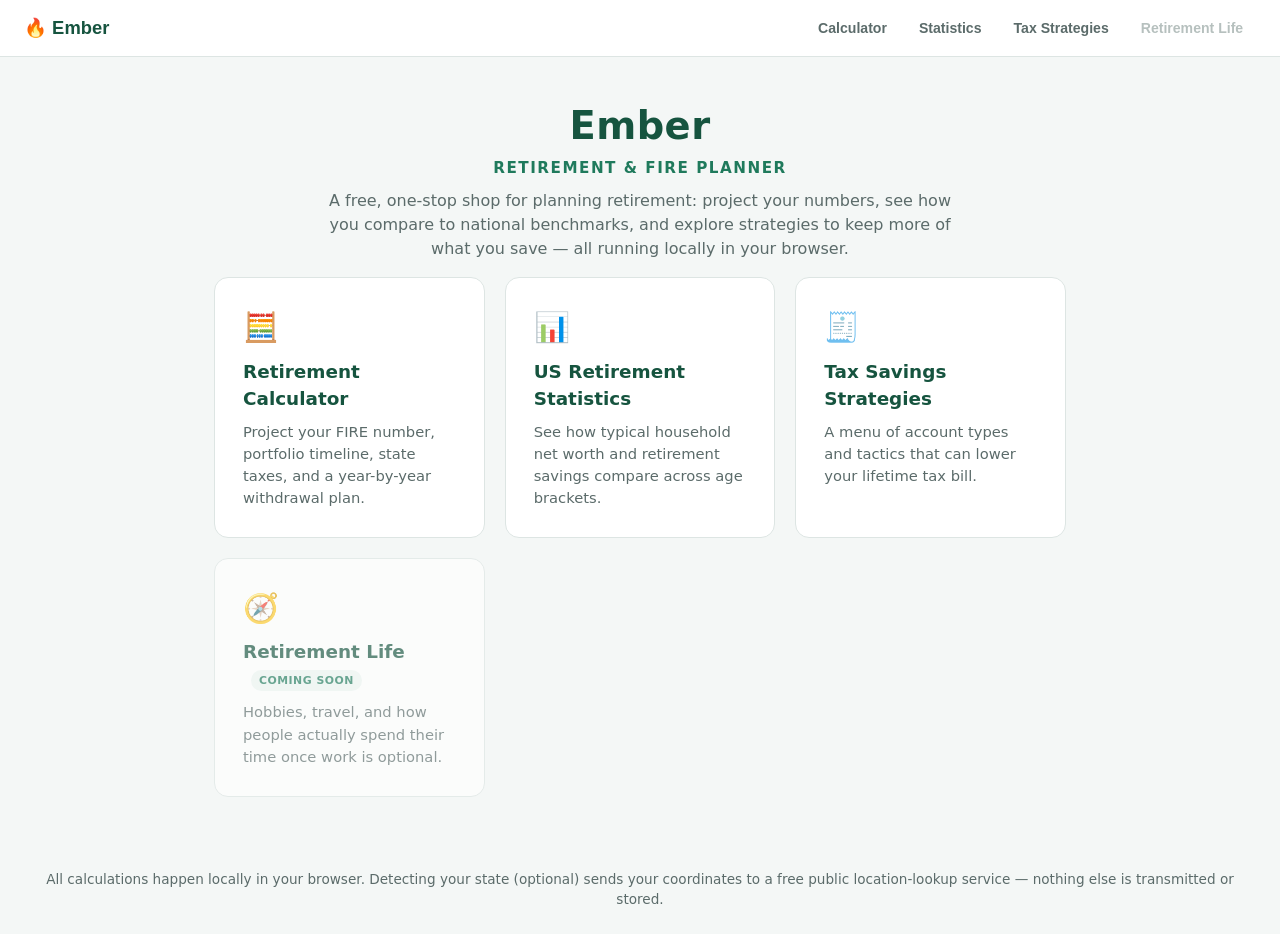
==== commit 110891a8: "Add nav pages, sliders, geolocation, and deferred results Splits the app into a home menu with a per" ====
--- a/retirement-planner/index.html
+++ b/retirement-planner/index.html
@@ -7,302 +7,453 @@
   <link rel="stylesheet" href="styles.css">
 </head>
 <body>
-  <header class="page-header">
-    <h1>Ember</h1>
-    <p class="tagline">Retirement &amp; FIRE Planner</p>
-    <p class="subtitle">Project your retirement timeline and see how your state's taxes and cost of living affect it — free, and everything runs in your browser.</p>
-  </header>
-
-  <main>
-    <section class="panel" id="panel-numbers">
-      <button class="panel-toggle" aria-expanded="true" aria-controls="panel-numbers-body">
-        <h2>Your numbers</h2>
-        <span class="chevron" aria-hidden="true"></span>
-      </button>
-      <div class="panel-body" id="panel-numbers-body">
-        <form id="planner-form">
+  <nav class="topnav">
+    <button class="topnav-brand" data-view="home">🔥 Ember</button>
+    <div class="topnav-links">
+      <button class="topnav-link" data-view="calculator">Calculator</button>
+      <button class="topnav-link" data-view="statistics">Statistics</button>
+      <button class="topnav-link" data-view="tax-strategies">Tax Strategies</button>
+      <button class="topnav-link" disabled title="Coming soon">Retirement Life</button>
+    </div>
+  </nav>
+
+  <div id="view-home" class="view">
+    <header class="page-header">
+      <h1>Ember</h1>
+      <p class="tagline">Retirement &amp; FIRE Planner</p>
+      <p class="subtitle">A free, one-stop shop for planning retirement: project your numbers, see how you compare to national benchmarks, and explore strategies to keep more of what you save — all running locally in your browser.</p>
+    </header>
+    <main>
+      <div class="home-menu">
+        <button class="menu-card" data-view="calculator">
+          <span class="menu-card-icon">🧮</span>
+          <h2>Retirement Calculator</h2>
+          <p>Project your FIRE number, portfolio timeline, state taxes, and a year-by-year withdrawal plan.</p>
+        </button>
+        <button class="menu-card" data-view="statistics">
+          <span class="menu-card-icon">📊</span>
+          <h2>US Retirement Statistics</h2>
+          <p>See how typical household net worth and retirement savings compare across age brackets.</p>
+        </button>
+        <button class="menu-card" data-view="tax-strategies">
+          <span class="menu-card-icon">🧾</span>
+          <h2>Tax Savings Strategies</h2>
+          <p>A menu of account types and tactics that can lower your lifetime tax bill.</p>
+        </button>
+        <button class="menu-card menu-card-soon" disabled>
+          <span class="menu-card-icon">🧭</span>
+          <h2>Retirement Life <span class="panel-tag">Coming soon</span></h2>
+          <p>Hobbies, travel, and how people actually spend their time once work is optional.</p>
+        </button>
+      </div>
+    </main>
+    <footer class="page-footer">
+      <p>All calculations happen locally in your browser. Detecting your state (optional) sends your coordinates to a free public location-lookup service — nothing else is transmitted or stored.</p>
+    </footer>
+  </div>
+
+  <div id="view-calculator" class="view" hidden>
+    <header class="page-header">
+      <h1>Ember</h1>
+      <p class="tagline">Retirement &amp; FIRE Planner</p>
+    </header>
+
+    <main>
+      <section class="panel" id="panel-numbers">
+        <button class="panel-toggle" aria-expanded="true" aria-controls="panel-numbers-body">
+          <h2>Your numbers</h2>
+          <span class="chevron" aria-hidden="true"></span>
+        </button>
+        <div class="panel-body" id="panel-numbers-body">
+          <form id="planner-form">
+            <div class="form-grid">
+              <label>
+                Current age
+                <input type="number" id="current-age" class="plan-input" min="18" max="99" placeholder="e.g. 35" required>
+              </label>
+              <label class="slider-label">
+                Target retirement age
+                <div class="slider-row">
+                  <input type="range" id="retirement-age" class="plan-input" data-format="age" min="19" max="100" step="1" value="65">
+                  <output for="retirement-age" id="retirement-age-output">Age 65</output>
+                </div>
+              </label>
+              <label>
+                Current portfolio value
+                <input type="number" id="current-portfolio" class="plan-input" min="0" step="1000" placeholder="e.g. 150000" required>
+              </label>
+              <label>
+                Annual savings/contributions
+                <input type="number" id="annual-contribution" class="plan-input" min="0" step="500" placeholder="e.g. 24000" required>
+              </label>
+              <label>
+                Desired annual spending in retirement (today's $)
+                <input type="number" id="annual-expenses" class="plan-input" min="0" step="1000" placeholder="e.g. 60000" required>
+              </label>
+              <label class="slider-label">
+                Safe withdrawal rate
+                <div class="slider-row">
+                  <input type="range" id="swr" class="plan-input" data-format="percent" min="2.5" max="6" step="0.25" value="4">
+                  <output for="swr" id="swr-output">4%</output>
+                </div>
+              </label>
+              <label class="slider-label">
+                Expected pre-retirement return (nominal, %/yr)
+                <div class="slider-row">
+                  <input type="range" id="pre-return" class="plan-input" data-format="percent" min="0" max="12" step="0.5" value="7">
+                  <output for="pre-return" id="pre-return-output">7%</output>
+                </div>
+              </label>
+              <label class="slider-label">
+                Expected post-retirement return (nominal, %/yr)
+                <div class="slider-row">
+                  <input type="range" id="post-return" class="plan-input" data-format="percent" min="0" max="12" step="0.5" value="5">
+                  <output for="post-return" id="post-return-output">5%</output>
+                </div>
+              </label>
+              <label class="slider-label">
+                Expected inflation (%/yr)
+                <div class="slider-row">
+                  <input type="range" id="inflation" class="plan-input" data-format="percent" min="0" max="8" step="0.25" value="3">
+                  <output for="inflation" id="inflation-output">3%</output>
+                </div>
+              </label>
+              <label>
+                Tax filing status
+                <select id="filing-status" class="plan-input">
+                  <option value="single">Single</option>
+                  <option value="married">Married filing jointly</option>
+                </select>
+              </label>
+              <label>
+                State of residence in retirement
+                <select id="state" class="plan-input"></select>
+              </label>
+              <label>
+                Compare against another state (optional)
+                <select id="compare-state" class="plan-input"></select>
+              </label>
+            </div>
+
+            <div class="detect-row">
+              <button type="button" id="detect-state-btn" class="secondary-btn">📍 Detect my state</button>
+              <span id="detect-state-status" class="detect-status"></span>
+            </div>
+
+            <button type="submit" class="primary-btn">Calculate my plan</button>
+          </form>
+        </div>
+      </section>
+
+      <section class="panel" id="panel-results">
+        <button class="panel-toggle" aria-expanded="true" aria-controls="panel-results-body">
+          <h2>Your plan</h2>
+          <span class="chevron" aria-hidden="true"></span>
+        </button>
+        <div class="panel-body" id="panel-results-body">
+          <div class="gated-empty">
+            <div class="spinner" hidden></div>
+            <p class="gated-message">Fill in your numbers above to see your plan.</p>
+          </div>
+          <div class="gated-content" hidden>
+            <div class="fire-type">
+              <span class="fire-type-badge" id="fire-type-badge">Traditional FIRE</span>
+              <p id="fire-type-description"></p>
+              <button type="button" class="link-btn" id="see-fire-plan-link">See all FIRE strategies →</button>
+            </div>
+
+            <div class="summary-cards">
+              <div class="card">
+                <span class="card-label">Your FIRE number</span>
+                <span class="card-value" id="fire-number">—</span>
+                <span class="card-note">Portfolio needed to sustain your spending</span>
+              </div>
+              <div class="card">
+                <span class="card-label">Projected FIRE age</span>
+                <span class="card-value" id="fire-age">—</span>
+                <span class="card-note">When your portfolio crosses your FIRE number</span>
+              </div>
+              <div class="card">
+                <span class="card-label">Balance at retirement age</span>
+                <span class="card-value" id="balance-at-retirement">—</span>
+                <span class="card-note">Projected in today's dollars</span>
+              </div>
+              <div class="card">
+                <span class="card-label">Required gross withdrawal</span>
+                <span class="card-value" id="gross-withdrawal">—</span>
+                <span class="card-note">Before-tax amount to net your desired spending</span>
+              </div>
+              <div class="card">
+                <span class="card-label">Coast FIRE number (today)</span>
+                <span class="card-value" id="coast-fire-number">—</span>
+                <span class="card-note">Balance today needed to coast to your FIRE number</span>
+              </div>
+            </div>
+
+            <p id="sustainability" class="status-ok"></p>
+
+            <h3>Portfolio projection</h3>
+            <div id="chart-container" class="chart-container"></div>
+
+            <h3>Contributions vs. investment growth</h3>
+            <div id="contribution-chart-container" class="chart-container"></div>
+          </div>
+        </div>
+      </section>
+
+      <section class="panel" id="panel-timeline">
+        <button class="panel-toggle" aria-expanded="true" aria-controls="panel-timeline-body">
+          <h2>Your life timeline</h2>
+          <span class="chevron" aria-hidden="true"></span>
+        </button>
+        <div class="panel-body" id="panel-timeline-body">
+          <div class="gated-empty">
+            <div class="spinner" hidden></div>
+            <p class="gated-message">Fill in your numbers above to see your plan.</p>
+          </div>
+          <div class="gated-content" hidden>
+            <p class="panel-intro">Key ages along your plan — FIRE milestones, standard benefit ages, and any family milestones from below.</p>
+            <div id="timeline-container" class="chart-container timeline-scroll"></div>
+            <ul class="timeline-legend">
+              <li><i class="legend-swatch" style="background:var(--accent)"></i>FIRE milestones</li>
+              <li><i class="legend-swatch" style="background:#7b8a89"></i>Benefit ages</li>
+              <li><i class="legend-swatch" style="background:#8a5cb0"></i>Family</li>
+              <li><i class="legend-swatch" style="background:var(--warn-text)"></i>Portfolio depleted</li>
+            </ul>
+          </div>
+        </div>
+      </section>
+
+      <section class="panel" id="panel-state">
+        <button class="panel-toggle" aria-expanded="true" aria-controls="panel-state-body">
+          <h2>State tax &amp; cost-of-living comparison</h2>
+          <span class="chevron" aria-hidden="true"></span>
+        </button>
+        <div class="panel-body" id="panel-state-body">
+          <div class="gated-empty">
+            <div class="spinner" hidden></div>
+            <p class="gated-message">Fill in your numbers above to see your plan.</p>
+          </div>
+          <div class="gated-content" hidden>
+            <div id="state-comparison" class="state-comparison"></div>
+            <p class="disclaimer">
+              Simplified, illustrative estimates only — not financial, tax, or investment advice. State
+              tax figures are approximate composites and change frequently; federal brackets reflect
+              roughly 2024 figures. Confirm current numbers with a qualified professional.
+            </p>
+          </div>
+        </div>
+      </section>
+
+      <section class="panel" id="panel-taxdeepdive">
+        <button class="panel-toggle" aria-expanded="false" aria-controls="panel-taxdeepdive-body">
+          <h2>Tax deep-dive <span class="panel-tag">Advanced</span></h2>
+          <span class="chevron" aria-hidden="true"></span>
+        </button>
+        <div class="panel-body" id="panel-taxdeepdive-body" hidden>
+          <div class="gated-empty">
+            <div class="spinner" hidden></div>
+            <p class="gated-message">Fill in your numbers above to see your plan.</p>
+          </div>
+          <div class="gated-content" hidden>
+            <p class="panel-intro">Where does your withdrawal actually go, and how does the mix of account types you retire with change your year-by-year tax bill? This section runs a separate, more detailed simulation — it doesn't change the simple numbers above.</p>
+
+            <h3>Your first year's withdrawal, broken down</h3>
+            <div id="tax-breakdown-container" class="chart-container"></div>
+
+            <h3>Account mix &amp; assumptions</h3>
+            <div class="form-grid">
+              <label class="slider-label">
+                Traditional 401(k)/IRA
+                <div class="slider-row">
+                  <input type="range" id="split-traditional" class="plan-input" data-format="percent" min="0" max="100" step="5" value="70">
+                  <output for="split-traditional" id="split-traditional-output">70%</output>
+                </div>
+              </label>
+              <label class="slider-label">
+                Roth 401(k)/IRA
+                <div class="slider-row">
+                  <input type="range" id="split-roth" class="plan-input" data-format="percent" min="0" max="100" step="5" value="15">
+                  <output for="split-roth" id="split-roth-output">15%</output>
+                </div>
+              </label>
+              <label class="slider-label">
+                Taxable brokerage
+                <div class="slider-row">
+                  <input type="range" id="split-taxable" class="plan-input" data-format="percent" min="0" max="100" step="5" value="15">
+                  <output for="split-taxable" id="split-taxable-output">15%</output>
+                </div>
+              </label>
+              <label class="slider-label">
+                Taxable account: gains share of balance
+                <div class="slider-row">
+                  <input type="range" id="taxable-gains-fraction" class="plan-input" data-format="percent" min="0" max="100" step="5" value="50">
+                  <output for="taxable-gains-fraction" id="taxable-gains-fraction-output">50%</output>
+                </div>
+              </label>
+              <label>
+                Withdrawal order strategy
+                <select id="withdrawal-strategy" class="plan-input">
+                  <option value="taxable-first">Taxable → Traditional → Roth (conventional)</option>
+                  <option value="traditional-first">Traditional → Taxable → Roth</option>
+                  <option value="proportional">Proportional (blend all three)</option>
+                </select>
+              </label>
+            </div>
+            <p class="disclaimer">Percentages are normalized automatically if they don't add to 100. Traditional withdrawals are taxed as ordinary income computed in isolation (a simplification — real brackets would stack against other income); taxable withdrawals assume a flat long-term capital-gains rate on the gains share only; Roth withdrawals are tax-free.</p>
+
+            <h3>Compare withdrawal-order strategies</h3>
+            <div id="strategy-chart-container" class="chart-container"></div>
+            <div class="table-scroll">
+              <table class="data-table">
+                <thead>
+                  <tr><th>Strategy</th><th>Lifetime tax paid</th><th>Longevity</th><th>Balance at 100</th></tr>
+                </thead>
+                <tbody id="strategy-comparison-body"></tbody>
+              </table>
+            </div>
+
+            <h3>Year-by-year plan (selected strategy)</h3>
+            <div class="table-scroll table-scroll-tall">
+              <table class="data-table">
+                <thead>
+                  <tr>
+                    <th>Age</th><th>Traditional</th><th>Roth</th><th>Taxable</th>
+                    <th>Federal tax</th><th>State tax</th><th>Net spendable</th><th>Balance</th>
+                  </tr>
+                </thead>
+                <tbody id="year-by-year-body"></tbody>
+              </table>
+            </div>
+          </div>
+        </div>
+      </section>
+
+      <section class="panel" id="panel-fire-plan">
+        <button class="panel-toggle" aria-expanded="false" aria-controls="panel-fire-plan-body">
+          <h2>FIRE plan</h2>
+          <span class="chevron" aria-hidden="true"></span>
+        </button>
+        <div class="panel-body" id="panel-fire-plan-body" hidden>
+          <p class="panel-intro">FIRE stands for <strong>Financial Independence, Retire Early</strong>. Explore the common variants below — once you calculate your plan, we'll flag the one your numbers currently match.</p>
+          <div class="fire-tabs" id="fire-type-tabs"></div>
+          <p id="fire-type-panel-description" class="fire-tab-description"></p>
+
+          <h3>The safe withdrawal rate (4% rule)</h3>
+          <p>The "4% rule" comes from historical studies (notably the Trinity Study) suggesting a portfolio of roughly 60–75% stocks / 25–40% bonds can support a 4% initial withdrawal, adjusted for inflation each year, over a 30-year retirement without running out — in most historical periods. It is a planning heuristic, not a guarantee:</p>
+          <ul>
+            <li><strong>Longer retirements</strong> (very early retirees with 40–50+ year horizons) often use a more conservative 3–3.5% instead.</li>
+            <li><strong>Sequence-of-returns risk</strong> — a market downturn in your first few retirement years — is the biggest threat to a fixed withdrawal plan. Holding 1–2 years of cash/bonds as a buffer, or flexing spending down in bad years, both help.</li>
+            <li>The FIRE number above is calculated as <code>annual spending needed (gross of taxes) ÷ withdrawal rate</code>.</li>
+          </ul>
+
+          <h3>Strategies to get there faster</h3>
+          <ul>
+            <li><strong>Raise your savings rate.</strong> Savings rate — not income alone — is the single biggest lever on how fast you reach FIRE; cutting your largest expenses (housing, transportation) usually moves the needle more than cutting small recurring purchases.</li>
+            <li><strong>Max tax-advantaged accounts first.</strong> See the Tax Savings Strategies page for a fuller menu of accounts and tactics.</li>
+            <li><strong>Consider geographic arbitrage.</strong> Retiring in a state with no income tax or generous retirement-income exclusions (see the comparison above) can meaningfully lower your FIRE number.</li>
+            <li><strong>Plan the healthcare bridge.</strong> Retiring before 65 means bridging to Medicare via ACA marketplace plans, COBRA, a part-time job with benefits (Barista FIRE), or a spouse's plan.</li>
+            <li><strong>Build a withdrawal order strategy.</strong> See the Tax Deep-Dive section above to compare account-withdrawal orderings for your own numbers.</li>
+            <li><strong>Revisit the plan regularly.</strong> Update your inputs at least yearly, and after any major life change — small changes in return assumptions or spending compound significantly over a multi-decade horizon.</li>
+          </ul>
+        </div>
+      </section>
+
+      <section class="panel" id="panel-family">
+        <button class="panel-toggle" aria-expanded="false" aria-controls="panel-family-body">
+          <h2>Family &amp; kids planning <span class="panel-tag">Optional</span></h2>
+          <span class="chevron" aria-hidden="true"></span>
+        </button>
+        <div class="panel-body" id="panel-family-body" hidden>
+          <p class="panel-intro">Add your children's current ages to see college-year milestones on your timeline, and optionally fold estimated college costs into your projection.</p>
           <div class="form-grid">
             <label>
-              Current age
-              <input type="number" id="current-age" min="18" max="99" value="35" required>
+              Children's current ages (comma-separated)
+              <input type="text" id="children-ages" class="plan-input" placeholder="e.g. 4, 9, 14">
+            </label>
+            <label class="checkbox-label">
+              <input type="checkbox" id="include-college-costs" class="plan-input">
+              Include estimated college costs in projection
             </label>
             <label>
-              Target retirement age
-              <input type="number" id="retirement-age" min="19" max="100" value="55" required>
+              Estimated cost per child, per year
+              <input type="number" id="college-cost-per-year" class="plan-input" min="0" step="1000" value="25000">
             </label>
-            <label>
-              Current portfolio value
-              <input type="number" id="current-portfolio" min="0" step="1000" value="150000" required>
-            </label>
-            <label>
-              Annual savings/contributions
-              <input type="number" id="annual-contribution" min="0" step="500" value="24000" required>
-            </label>
-            <label>
-              Desired annual spending in retirement (today's $)
-              <input type="number" id="annual-expenses" min="0" step="1000" value="60000" required>
-            </label>
-            <label>
-              Safe withdrawal rate
-              <select id="swr">
-                <option value="3">3% (very conservative)</option>
-                <option value="3.5">3.5% (conservative)</option>
-                <option value="4" selected>4% (classic "4% rule")</option>
-                <option value="5">5% (aggressive)</option>
-              </select>
-            </label>
-            <label>
-              Expected pre-retirement return (nominal, %/yr)
-              <input type="number" id="pre-return" min="0" max="15" step="0.1" value="7" required>
-            </label>
-            <label>
-              Expected post-retirement return (nominal, %/yr)
-              <input type="number" id="post-return" min="0" max="15" step="0.1" value="5" required>
-            </label>
-            <label>
-              Expected inflation (%/yr)
-              <input type="number" id="inflation" min="0" max="10" step="0.1" value="3" required>
-            </label>
-            <label>
-              Tax filing status
-              <select id="filing-status">
-                <option value="single">Single</option>
-                <option value="married">Married filing jointly</option>
-              </select>
-            </label>
-            <label>
-              State of residence in retirement
-              <select id="state"></select>
-            </label>
-            <label>
-              Compare against another state (optional)
-              <select id="compare-state"></select>
-            </label>
-          </div>
-          <button type="submit" class="primary-btn">Calculate my plan</button>
-        </form>
-      </div>
-    </section>
-
-    <section class="panel" id="panel-results">
-      <button class="panel-toggle" aria-expanded="true" aria-controls="panel-results-body">
-        <h2>Your plan</h2>
-        <span class="chevron" aria-hidden="true"></span>
-      </button>
-      <div class="panel-body" id="panel-results-body">
-        <div class="fire-type">
-          <span class="fire-type-badge" id="fire-type-badge">Traditional FIRE</span>
-          <p id="fire-type-description"></p>
-          <button type="button" class="link-btn" id="see-fire-plan-link">See all FIRE strategies →</button>
-        </div>
-
-        <div class="summary-cards">
-          <div class="card">
-            <span class="card-label">Your FIRE number</span>
-            <span class="card-value" id="fire-number">—</span>
-            <span class="card-note">Portfolio needed to sustain your spending</span>
-          </div>
-          <div class="card">
-            <span class="card-label">Projected FIRE age</span>
-            <span class="card-value" id="fire-age">—</span>
-            <span class="card-note">When your portfolio crosses your FIRE number</span>
-          </div>
-          <div class="card">
-            <span class="card-label">Balance at retirement age</span>
-            <span class="card-value" id="balance-at-retirement">—</span>
-            <span class="card-note">Projected in today's dollars</span>
-          </div>
-          <div class="card">
-            <span class="card-label">Required gross withdrawal</span>
-            <span class="card-value" id="gross-withdrawal">—</span>
-            <span class="card-note">Before-tax amount to net your desired spending</span>
-          </div>
-          <div class="card">
-            <span class="card-label">Coast FIRE number (today)</span>
-            <span class="card-value" id="coast-fire-number">—</span>
-            <span class="card-note">Balance today needed to coast to your FIRE number</span>
-          </div>
-        </div>
-
-        <p id="sustainability" class="status-ok"></p>
-
-        <h3>Portfolio projection</h3>
-        <div id="chart-container" class="chart-container"></div>
-
-        <h3>Contributions vs. investment growth</h3>
-        <div id="contribution-chart-container" class="chart-container"></div>
-      </div>
-    </section>
-
-    <section class="panel" id="panel-timeline">
-      <button class="panel-toggle" aria-expanded="true" aria-controls="panel-timeline-body">
-        <h2>Your life timeline</h2>
-        <span class="chevron" aria-hidden="true"></span>
-      </button>
-      <div class="panel-body" id="panel-timeline-body">
-        <p class="panel-intro">Key ages along your plan — FIRE milestones, standard benefit ages, and any family milestones from below.</p>
-        <div id="timeline-container" class="chart-container timeline-scroll"></div>
-        <ul class="timeline-legend">
-          <li><i class="legend-swatch" style="background:var(--accent)"></i>FIRE milestones</li>
-          <li><i class="legend-swatch" style="background:#7b8a89"></i>Benefit ages</li>
-          <li><i class="legend-swatch" style="background:#8a5cb0"></i>Family</li>
-          <li><i class="legend-swatch" style="background:var(--warn-text)"></i>Portfolio depleted</li>
-        </ul>
-      </div>
-    </section>
-
-    <section class="panel" id="panel-state">
-      <button class="panel-toggle" aria-expanded="true" aria-controls="panel-state-body">
-        <h2>State tax &amp; cost-of-living comparison</h2>
-        <span class="chevron" aria-hidden="true"></span>
-      </button>
-      <div class="panel-body" id="panel-state-body">
-        <div id="state-comparison" class="state-comparison"></div>
-        <p class="disclaimer">
-          Simplified, illustrative estimates only — not financial, tax, or investment advice. State
-          tax figures are approximate composites and change frequently; federal brackets reflect
-          roughly 2024 figures. Confirm current numbers with a qualified professional.
+          </div>
+          <p id="family-suggestion" class="panel-intro"></p>
+          <ul id="family-milestones" class="plain-list"></ul>
+        </div>
+      </section>
+
+      <section class="panel" id="panel-life-after">
+        <button class="panel-toggle" aria-expanded="false" aria-controls="panel-life-after-body">
+          <h2>Life after retirement</h2>
+          <span class="chevron" aria-hidden="true"></span>
+        </button>
+        <div class="panel-body" id="panel-life-after-body" hidden>
+          <p id="life-after-intro" class="panel-intro">The transition into retirement is as much about time and purpose as it is about money. A few areas worth planning deliberately:</p>
+          <div id="life-after-categories" class="card-grid"></div>
+        </div>
+      </section>
+    </main>
+
+    <footer class="page-footer">
+      <p>All calculations happen locally in your browser. Detecting your state (optional) sends your coordinates to a free public location-lookup service — nothing else is transmitted or stored.</p>
+    </footer>
+  </div>
+
+  <div id="view-statistics" class="view" hidden>
+    <header class="page-header">
+      <h1>US Retirement Statistics</h1>
+      <p class="subtitle">How typical American households compare, by age — useful context before you dig into your own numbers.</p>
+    </header>
+    <main>
+      <section class="panel">
+        <h2>Net worth &amp; retirement savings by age</h2>
+        <p class="panel-intro">
+          Figures are from the Federal Reserve's 2022 Survey of Consumer Finances (the most recent wave,
+          released October 2023). Net worth is the median across <em>all</em> households in the bracket.
+          Retirement-account balance is the median among the roughly 55–65% of households that actually
+          have one — most households without an account would otherwise pull that figure toward zero and
+          make the comparison misleading.
         </p>
-      </div>
-    </section>
-
-    <section class="panel" id="panel-taxdeepdive">
-      <button class="panel-toggle" aria-expanded="false" aria-controls="panel-taxdeepdive-body">
-        <h2>Tax deep-dive <span class="panel-tag">Advanced</span></h2>
-        <span class="chevron" aria-hidden="true"></span>
-      </button>
-      <div class="panel-body" id="panel-taxdeepdive-body" hidden>
-        <p class="panel-intro">Where does your withdrawal actually go, and how does the mix of account types you retire with change your year-by-year tax bill? This section runs a separate, more detailed simulation — it doesn't change the simple numbers above.</p>
-
-        <h3>Your first year's withdrawal, broken down</h3>
-        <div id="tax-breakdown-container" class="chart-container"></div>
-
-        <h3>Account mix &amp; assumptions</h3>
-        <div class="form-grid">
-          <label>
-            Traditional 401(k)/IRA (%)
-            <input type="number" id="split-traditional" min="0" max="100" step="5" value="70">
-          </label>
-          <label>
-            Roth 401(k)/IRA (%)
-            <input type="number" id="split-roth" min="0" max="100" step="5" value="15">
-          </label>
-          <label>
-            Taxable brokerage (%)
-            <input type="number" id="split-taxable" min="0" max="100" step="5" value="15">
-          </label>
-          <label>
-            Taxable account: gains share of balance (%)
-            <input type="number" id="taxable-gains-fraction" min="0" max="100" step="5" value="50">
-          </label>
-          <label>
-            Withdrawal order strategy
-            <select id="withdrawal-strategy">
-              <option value="taxable-first">Taxable → Traditional → Roth (conventional)</option>
-              <option value="traditional-first">Traditional → Taxable → Roth</option>
-              <option value="proportional">Proportional (blend all three)</option>
-            </select>
-          </label>
-        </div>
-        <p class="disclaimer">Percentages are normalized automatically if they don't add to 100. Traditional withdrawals are taxed as ordinary income computed in isolation (a simplification — real brackets would stack against other income); taxable withdrawals assume a flat long-term capital-gains rate on the gains share only; Roth withdrawals are tax-free.</p>
-
-        <h3>Compare withdrawal-order strategies</h3>
-        <div id="strategy-chart-container" class="chart-container"></div>
+        <div id="stats-chart-container" class="chart-container"></div>
         <div class="table-scroll">
           <table class="data-table">
             <thead>
-              <tr><th>Strategy</th><th>Lifetime tax paid</th><th>Longevity</th><th>Balance at 100</th></tr>
+              <tr><th>Age bracket</th><th>Median net worth</th><th>Median retirement balance</th></tr>
             </thead>
-            <tbody id="strategy-comparison-body"></tbody>
+            <tbody id="stats-table-body"></tbody>
           </table>
         </div>
-
-        <h3>Year-by-year plan (selected strategy)</h3>
-        <div class="table-scroll table-scroll-tall">
-          <table class="data-table">
-            <thead>
-              <tr>
-                <th>Age</th><th>Traditional</th><th>Roth</th><th>Taxable</th>
-                <th>Federal tax</th><th>State tax</th><th>Net spendable</th><th>Balance</th>
-              </tr>
-            </thead>
-            <tbody id="year-by-year-body"></tbody>
-          </table>
-        </div>
-      </div>
-    </section>
-
-    <section class="panel" id="panel-fire-plan">
-      <button class="panel-toggle" aria-expanded="false" aria-controls="panel-fire-plan-body">
-        <h2>FIRE plan</h2>
-        <span class="chevron" aria-hidden="true"></span>
-      </button>
-      <div class="panel-body" id="panel-fire-plan-body" hidden>
-        <p class="panel-intro">FIRE stands for <strong>Financial Independence, Retire Early</strong>. Explore the common variants below — we've flagged the one your numbers currently match.</p>
-        <div class="fire-tabs" id="fire-type-tabs"></div>
-        <p id="fire-type-panel-description" class="fire-tab-description"></p>
-
-        <h3>The safe withdrawal rate (4% rule)</h3>
-        <p>The "4% rule" comes from historical studies (notably the Trinity Study) suggesting a portfolio of roughly 60–75% stocks / 25–40% bonds can support a 4% initial withdrawal, adjusted for inflation each year, over a 30-year retirement without running out — in most historical periods. It is a planning heuristic, not a guarantee:</p>
-        <ul>
-          <li><strong>Longer retirements</strong> (very early retirees with 40–50+ year horizons) often use a more conservative 3–3.5% instead.</li>
-          <li><strong>Sequence-of-returns risk</strong> — a market downturn in your first few retirement years — is the biggest threat to a fixed withdrawal plan. Holding 1–2 years of cash/bonds as a buffer, or flexing spending down in bad years, both help.</li>
-          <li>The FIRE number above is calculated as <code>annual spending needed (gross of taxes) ÷ withdrawal rate</code>.</li>
-        </ul>
-
-        <h3>Strategies to get there faster</h3>
-        <ul>
-          <li><strong>Raise your savings rate.</strong> Savings rate — not income alone — is the single biggest lever on how fast you reach FIRE; cutting your largest expenses (housing, transportation) usually moves the needle more than cutting small recurring purchases.</li>
-          <li><strong>Max tax-advantaged accounts first.</strong> 401(k)/403(b), Traditional or Roth IRA, and HSA (a stealth retirement account — triple tax-advantaged) shelter growth from taxes and often should be filled before taxable brokerage investing.</li>
-          <li><strong>Consider geographic arbitrage.</strong> Retiring in a state with no income tax or generous retirement-income exclusions (see the comparison above) can meaningfully lower your FIRE number.</li>
-          <li><strong>Plan the healthcare bridge.</strong> Retiring before 65 means bridging to Medicare via ACA marketplace plans, COBRA, a part-time job with benefits (Barista FIRE), or a spouse's plan.</li>
-          <li><strong>Build a withdrawal order strategy.</strong> See the Tax Deep-Dive section above to compare account-withdrawal orderings for your own numbers.</li>
-          <li><strong>Revisit the plan regularly.</strong> Update your inputs at least yearly, and after any major life change — small changes in return assumptions or spending compound significantly over a multi-decade horizon.</li>
-        </ul>
-      </div>
-    </section>
-
-    <section class="panel" id="panel-family">
-      <button class="panel-toggle" aria-expanded="false" aria-controls="panel-family-body">
-        <h2>Family &amp; kids planning <span class="panel-tag">Optional</span></h2>
-        <span class="chevron" aria-hidden="true"></span>
-      </button>
-      <div class="panel-body" id="panel-family-body" hidden>
-        <p class="panel-intro">Add your children's current ages to see college-year milestones on your timeline, and optionally fold estimated college costs into your projection.</p>
-        <div class="form-grid">
-          <label>
-            Children's current ages (comma-separated)
-            <input type="text" id="children-ages" placeholder="e.g. 4, 9, 14">
-          </label>
-          <label class="checkbox-label">
-            <input type="checkbox" id="include-college-costs">
-            Include estimated college costs in projection
-          </label>
-          <label>
-            Estimated cost per child, per year
-            <input type="number" id="college-cost-per-year" min="0" step="1000" value="25000">
-          </label>
-        </div>
-        <p id="family-suggestion" class="panel-intro"></p>
-        <ul id="family-milestones" class="plain-list"></ul>
-      </div>
-    </section>
-
-    <section class="panel" id="panel-life-after">
-      <button class="panel-toggle" aria-expanded="false" aria-controls="panel-life-after-body">
-        <h2>Life after retirement</h2>
-        <span class="chevron" aria-hidden="true"></span>
-      </button>
-      <div class="panel-body" id="panel-life-after-body" hidden>
-        <p id="life-after-intro" class="panel-intro"></p>
-        <div id="life-after-categories" class="life-categories"></div>
-      </div>
-    </section>
-  </main>
-
-  <footer class="page-footer">
-    <p>All calculations happen locally in your browser — no data is sent anywhere or stored.</p>
-  </footer>
+        <p class="disclaimer">Source: Federal Reserve Survey of Consumer Finances, 2022 wave. Figures are nominal 2022 dollars and will look dated in later years — treat them as a rough benchmark, not a target.</p>
+      </section>
+      <section class="panel">
+        <h2>See how you compare</h2>
+        <p class="panel-intro">These are population medians, not goals — your own plan depends on your spending, your state, and when you want to retire.</p>
+        <button class="primary-btn" data-view="calculator">Go to the calculator →</button>
+      </section>
+    </main>
+  </div>
+
+  <div id="view-tax-strategies" class="view" hidden>
+    <header class="page-header">
+      <h1>Tax Savings Strategies</h1>
+      <p class="subtitle">A menu of accounts and tactics that can lower your lifetime tax bill — the building blocks behind the Tax Deep-Dive in the calculator.</p>
+    </header>
+    <main>
+      <section class="panel">
+        <h2>Strategies</h2>
+        <div id="tax-strategies-grid" class="card-grid"></div>
+        <p class="disclaimer">Contribution limits shown are approximate for 2024/2025 and are adjusted for inflation annually — verify current limits at irs.gov before acting. This is educational information, not tax advice.</p>
+      </section>
+      <section class="panel">
+        <h2>Model your own withdrawal-order strategy</h2>
+        <p class="panel-intro">The Tax Deep-Dive section of the calculator lets you compare Traditional-first, Taxable-first, and Proportional withdrawal orders using your own numbers.</p>
+        <button class="primary-btn" data-view="calculator">Go to the calculator →</button>
+      </section>
+    </main>
+  </div>
 
   <script src="data/states.js"></script>
   <script src="js/tax.js"></script>
@@ -312,6 +463,7 @@
   <script src="js/strategy.js"></script>
   <script src="js/chart.js"></script>
   <script src="js/content.js"></script>
+  <script src="js/geo.js"></script>
   <script src="js/main.js"></script>
 </body>
 </html>
--- a/retirement-planner/styles.css
+++ b/retirement-planner/styles.css
@@ -17,6 +17,187 @@
   background: var(--bg);
   color: var(--text);
   line-height: 1.5;
+}
+
+.topnav {
+  position: sticky;
+  top: 0;
+  z-index: 10;
+  display: flex;
+  align-items: center;
+  justify-content: space-between;
+  gap: 1rem;
+  padding: 0.85rem 1.5rem;
+  background: var(--panel-bg);
+  border-bottom: 1px solid var(--border);
+  flex-wrap: wrap;
+}
+
+.topnav-brand {
+  background: none;
+  border: none;
+  cursor: pointer;
+  font-size: 1.15rem;
+  font-weight: 700;
+  color: var(--accent-dark);
+}
+
+.topnav-links {
+  display: flex;
+  gap: 0.4rem;
+  flex-wrap: wrap;
+}
+
+.topnav-link {
+  background: none;
+  border: none;
+  cursor: pointer;
+  padding: 0.4rem 0.8rem;
+  border-radius: 999px;
+  font-size: 0.88rem;
+  font-weight: 600;
+  color: var(--muted);
+}
+
+.topnav-link:hover:not(:disabled) {
+  background: #eef6f2;
+  color: var(--accent-dark);
+}
+
+.topnav-link.active {
+  background: var(--accent);
+  color: #fff;
+}
+
+.topnav-link:disabled {
+  color: #b6c0be;
+  cursor: default;
+}
+
+.home-menu {
+  display: grid;
+  grid-template-columns: repeat(auto-fit, minmax(240px, 1fr));
+  gap: 1.25rem;
+}
+
+.menu-card {
+  background: var(--panel-bg);
+  border: 1px solid var(--border);
+  border-radius: 14px;
+  padding: 1.75rem;
+  text-align: left;
+  cursor: pointer;
+  font: inherit;
+  color: var(--text);
+  display: flex;
+  flex-direction: column;
+  gap: 0.5rem;
+  transition: box-shadow 0.15s ease, border-color 0.15s ease;
+}
+
+.menu-card:hover:not(:disabled) {
+  border-color: var(--accent);
+  box-shadow: 0 4px 16px rgba(31, 122, 92, 0.12);
+}
+
+.menu-card-icon {
+  font-size: 1.8rem;
+}
+
+.menu-card h2 {
+  color: var(--accent-dark);
+  font-size: 1.15rem;
+}
+
+.menu-card p {
+  color: var(--muted);
+  font-size: 0.92rem;
+}
+
+.menu-card-soon {
+  cursor: default;
+  opacity: 0.65;
+}
+
+.slider-row {
+  display: flex;
+  align-items: center;
+  gap: 0.75rem;
+}
+
+.slider-row input[type="range"] {
+  flex: 1;
+  padding: 0;
+  accent-color: var(--accent);
+}
+
+.slider-row output {
+  min-width: 4.5rem;
+  text-align: right;
+  font-weight: 700;
+  color: var(--accent-dark);
+  font-size: 0.95rem;
+}
+
+.detect-row {
+  display: flex;
+  align-items: center;
+  gap: 0.75rem;
+  flex-wrap: wrap;
+  margin-top: 1rem;
+}
+
+.secondary-btn {
+  background: #eef6f2;
+  color: var(--accent-dark);
+  border: 1px solid var(--border);
+  padding: 0.5rem 1rem;
+  border-radius: 8px;
+  font-size: 0.88rem;
+  font-weight: 600;
+  cursor: pointer;
+}
+
+.secondary-btn:hover { background: #e0efe7; }
+.secondary-btn:disabled { cursor: default; opacity: 0.7; }
+
+.detect-status {
+  font-size: 0.85rem;
+  color: var(--muted);
+}
+
+.detect-status-ok { color: var(--ok); font-weight: 600; }
+.detect-status-error { color: var(--warn); }
+
+.gated-empty {
+  display: flex;
+  flex-direction: column;
+  align-items: center;
+  gap: 0.9rem;
+  padding: 2.5rem 1rem;
+  text-align: center;
+  color: var(--muted);
+}
+
+.gated-empty[hidden], .gated-content[hidden] {
+  display: none;
+}
+
+.spinner {
+  width: 2rem;
+  height: 2rem;
+  border: 3px solid var(--border);
+  border-top-color: var(--accent);
+  border-radius: 50%;
+  animation: spin 0.8s linear infinite;
+}
+
+@media (prefers-reduced-motion: reduce) {
+  .spinner { animation: none; border-top-color: var(--border); }
+}
+
+@keyframes spin {
+  to { transform: rotate(360deg); }
 }
 
 .page-header {
@@ -484,25 +665,29 @@
   font-size: 0.9rem;
 }
 
-.life-categories {
+.card-grid {
   display: grid;
   grid-template-columns: repeat(auto-fit, minmax(260px, 1fr));
   gap: 1rem;
 }
 
-.life-category {
+.info-card {
   border: 1px solid var(--border);
   border-radius: 10px;
   padding: 1rem 1.25rem;
   background: #f9fbfa;
 }
 
-.life-category h4 {
+.info-card h4 {
   color: var(--accent-dark);
   margin-bottom: 0.6rem;
 }
 
-.life-category ul {
+.info-card p {
+  font-size: 0.88rem;
+}
+
+.info-card ul {
   padding-left: 1.1rem;
   display: flex;
   flex-direction: column;
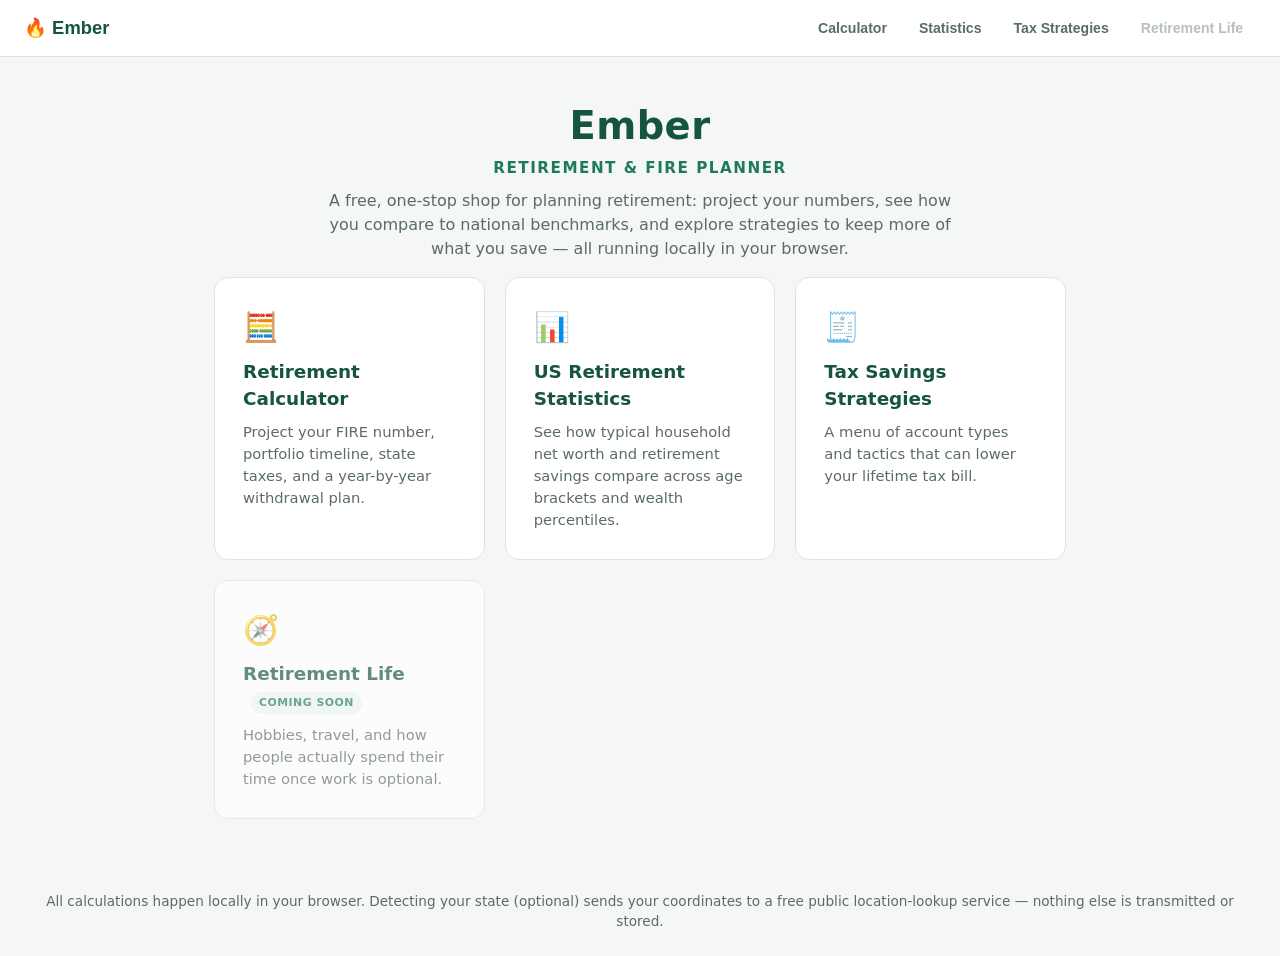
==== commit 20844f02: "Add hamburger nav, input tips, currency formatting, PDF export Nav collapses into a hamburger menu b" ====
--- a/retirement-planner/index.html
+++ b/retirement-planner/index.html
@@ -9,7 +9,8 @@
 <body>
   <nav class="topnav">
     <button class="topnav-brand" data-view="home">🔥 Ember</button>
-    <div class="topnav-links">
+    <button class="hamburger-btn" id="hamburger-btn" aria-label="Open menu" aria-expanded="false" aria-controls="topnav-links">☰</button>
+    <div class="topnav-links" id="topnav-links">
       <button class="topnav-link" data-view="calculator">Calculator</button>
       <button class="topnav-link" data-view="statistics">Statistics</button>
       <button class="topnav-link" data-view="tax-strategies">Tax Strategies</button>
@@ -33,7 +34,7 @@
         <button class="menu-card" data-view="statistics">
           <span class="menu-card-icon">📊</span>
           <h2>US Retirement Statistics</h2>
-          <p>See how typical household net worth and retirement savings compare across age brackets.</p>
+          <p>See how typical household net worth and retirement savings compare across age brackets and wealth percentiles.</p>
         </button>
         <button class="menu-card" data-view="tax-strategies">
           <span class="menu-card-icon">🧾</span>
@@ -68,70 +69,82 @@
           <form id="planner-form">
             <div class="form-grid">
               <label>
-                Current age
+                <span class="label-row">Current age <button type="button" class="info-icon" aria-label="What is this?">i</button></span>
                 <input type="number" id="current-age" class="plan-input" min="18" max="99" placeholder="e.g. 35" required>
-              </label>
-              <label class="slider-label">
-                Target retirement age
+                <span class="input-tip" hidden>Your age today — the starting point for the whole projection.</span>
+              </label>
+              <label class="slider-label">
+                <span class="label-row">Target retirement age <button type="button" class="info-icon" aria-label="What is this?">i</button></span>
                 <div class="slider-row">
                   <input type="range" id="retirement-age" class="plan-input" data-format="age" min="19" max="100" step="1" value="65">
                   <output for="retirement-age" id="retirement-age-output">Age 65</output>
                 </div>
-              </label>
-              <label>
-                Current portfolio value
-                <input type="number" id="current-portfolio" class="plan-input" min="0" step="1000" placeholder="e.g. 150000" required>
-              </label>
-              <label>
-                Annual savings/contributions
-                <input type="number" id="annual-contribution" class="plan-input" min="0" step="500" placeholder="e.g. 24000" required>
-              </label>
-              <label>
-                Desired annual spending in retirement (today's $)
-                <input type="number" id="annual-expenses" class="plan-input" min="0" step="1000" placeholder="e.g. 60000" required>
-              </label>
-              <label class="slider-label">
-                Safe withdrawal rate
+                <span class="input-tip" hidden>The age you're aiming to stop full-time work. Drag to see how it changes your FIRE number and timeline.</span>
+              </label>
+              <label>
+                <span class="label-row">Current portfolio value <button type="button" class="info-icon" aria-label="What is this?">i</button></span>
+                <input type="text" inputmode="numeric" id="current-portfolio" class="plan-input currency-input" placeholder="e.g. $150,000" required>
+                <span class="input-tip" hidden>The total value of your investable assets today — retirement accounts, brokerage, savings earmarked for retirement. Exclude your home unless you plan to sell it to fund retirement.</span>
+              </label>
+              <label>
+                <span class="label-row">Annual savings/contributions <button type="button" class="info-icon" aria-label="What is this?">i</button></span>
+                <input type="text" inputmode="numeric" id="annual-contribution" class="plan-input currency-input" placeholder="e.g. $24,000" required>
+                <span class="input-tip" hidden>How much you add to your portfolio each year from savings, before any investment growth.</span>
+              </label>
+              <label>
+                <span class="label-row">Desired annual spending in retirement <button type="button" class="info-icon" aria-label="What is this?">i</button></span>
+                <input type="text" inputmode="numeric" id="annual-expenses" class="plan-input currency-input" placeholder="e.g. $60,000" required>
+                <span class="input-tip" hidden>How much you expect to spend per year in retirement, in today's dollars — not your current income, your expected spending.</span>
+              </label>
+              <label class="slider-label">
+                <span class="label-row">Safe withdrawal rate <button type="button" class="info-icon" aria-label="What is this?">i</button></span>
                 <div class="slider-row">
                   <input type="range" id="swr" class="plan-input" data-format="percent" min="2.5" max="6" step="0.25" value="4">
                   <output for="swr" id="swr-output">4%</output>
                 </div>
-              </label>
-              <label class="slider-label">
-                Expected pre-retirement return (nominal, %/yr)
+                <span class="input-tip" hidden>The share of your portfolio you withdraw each year in retirement. 4% is the classic starting point (see the FIRE Plan section) — lower is more conservative for longer retirements.</span>
+              </label>
+              <label class="slider-label">
+                <span class="label-row">Expected pre-retirement return <button type="button" class="info-icon" aria-label="What is this?">i</button></span>
                 <div class="slider-row">
                   <input type="range" id="pre-return" class="plan-input" data-format="percent" min="0" max="12" step="0.5" value="7">
                   <output for="pre-return" id="pre-return-output">7%</output>
                 </div>
-              </label>
-              <label class="slider-label">
-                Expected post-retirement return (nominal, %/yr)
+                <span class="input-tip" hidden>Average annual investment return you expect before retirement (nominal, not inflation-adjusted). 7% is a common assumption for a stock-heavy portfolio.</span>
+              </label>
+              <label class="slider-label">
+                <span class="label-row">Expected post-retirement return <button type="button" class="info-icon" aria-label="What is this?">i</button></span>
                 <div class="slider-row">
                   <input type="range" id="post-return" class="plan-input" data-format="percent" min="0" max="12" step="0.5" value="5">
                   <output for="post-return" id="post-return-output">5%</output>
                 </div>
-              </label>
-              <label class="slider-label">
-                Expected inflation (%/yr)
+                <span class="input-tip" hidden>Your expected return in retirement — often set lower than pre-retirement to reflect a more conservative allocation.</span>
+              </label>
+              <label class="slider-label">
+                <span class="label-row">Expected inflation <button type="button" class="info-icon" aria-label="What is this?">i</button></span>
                 <div class="slider-row">
                   <input type="range" id="inflation" class="plan-input" data-format="percent" min="0" max="8" step="0.25" value="3">
                   <output for="inflation" id="inflation-output">3%</output>
                 </div>
-              </label>
-              <label>
-                Tax filing status
+                <span class="input-tip" hidden>Expected average annual inflation. Everything in this tool is calculated in today's dollars using this rate.</span>
+              </label>
+              <label>
+                <span class="label-row">Tax filing status <button type="button" class="info-icon" aria-label="What is this?">i</button></span>
                 <select id="filing-status" class="plan-input">
                   <option value="single">Single</option>
                   <option value="married">Married filing jointly</option>
                 </select>
-              </label>
-              <label>
-                State of residence in retirement
+                <span class="input-tip" hidden>Affects the federal tax brackets and standard deduction used to estimate your tax bill.</span>
+              </label>
+              <label>
+                <span class="label-row">State of residence in retirement <button type="button" class="info-icon" aria-label="What is this?">i</button></span>
                 <select id="state" class="plan-input"></select>
-              </label>
-              <label>
-                Compare against another state (optional)
+                <span class="input-tip" hidden>Where you plan to live in retirement — drives the state tax and cost-of-living estimates used throughout.</span>
+              </label>
+              <label>
+                <span class="label-row">Compare against another state <button type="button" class="info-icon" aria-label="What is this?">i</button></span>
                 <select id="compare-state" class="plan-input"></select>
+                <span class="input-tip" hidden>Optional — pick a second state to see it side-by-side in the comparison below.</span>
               </label>
             </div>
 
@@ -197,6 +210,9 @@
 
             <h3>Contributions vs. investment growth</h3>
             <div id="contribution-chart-container" class="chart-container"></div>
+
+            <button type="button" id="save-pdf-btn" class="secondary-btn no-print">🖨️ Save plan as PDF</button>
+            <p class="disclaimer no-print">Opens your browser's print dialog — choose "Save as PDF" as the destination.</p>
           </div>
         </div>
       </section>
@@ -264,40 +280,45 @@
             <h3>Account mix &amp; assumptions</h3>
             <div class="form-grid">
               <label class="slider-label">
-                Traditional 401(k)/IRA
+                <span class="label-row">Traditional 401(k)/IRA <button type="button" class="info-icon" aria-label="What is this?">i</button></span>
                 <div class="slider-row">
                   <input type="range" id="split-traditional" class="plan-input" data-format="percent" min="0" max="100" step="5" value="70">
                   <output for="split-traditional" id="split-traditional-output">70%</output>
                 </div>
-              </label>
-              <label class="slider-label">
-                Roth 401(k)/IRA
+                <span class="input-tip" hidden>Share of your portfolio in pre-tax accounts. Only affects the Tax Deep-Dive section, not your simple FIRE number above.</span>
+              </label>
+              <label class="slider-label">
+                <span class="label-row">Roth 401(k)/IRA <button type="button" class="info-icon" aria-label="What is this?">i</button></span>
                 <div class="slider-row">
                   <input type="range" id="split-roth" class="plan-input" data-format="percent" min="0" max="100" step="5" value="15">
                   <output for="split-roth" id="split-roth-output">15%</output>
                 </div>
-              </label>
-              <label class="slider-label">
-                Taxable brokerage
+                <span class="input-tip" hidden>Share of your portfolio in Roth accounts, withdrawn tax-free in retirement.</span>
+              </label>
+              <label class="slider-label">
+                <span class="label-row">Taxable brokerage <button type="button" class="info-icon" aria-label="What is this?">i</button></span>
                 <div class="slider-row">
                   <input type="range" id="split-taxable" class="plan-input" data-format="percent" min="0" max="100" step="5" value="15">
                   <output for="split-taxable" id="split-taxable-output">15%</output>
                 </div>
-              </label>
-              <label class="slider-label">
-                Taxable account: gains share of balance
+                <span class="input-tip" hidden>Share of your portfolio in an ordinary taxable brokerage account.</span>
+              </label>
+              <label class="slider-label">
+                <span class="label-row">Taxable account: gains share <button type="button" class="info-icon" aria-label="What is this?">i</button></span>
                 <div class="slider-row">
                   <input type="range" id="taxable-gains-fraction" class="plan-input" data-format="percent" min="0" max="100" step="5" value="50">
                   <output for="taxable-gains-fraction" id="taxable-gains-fraction-output">50%</output>
                 </div>
-              </label>
-              <label>
-                Withdrawal order strategy
+                <span class="input-tip" hidden>Of your taxable brokerage balance, the share that's investment gains rather than your original cost basis — only the gains portion is taxed when you sell.</span>
+              </label>
+              <label>
+                <span class="label-row">Withdrawal order strategy <button type="button" class="info-icon" aria-label="What is this?">i</button></span>
                 <select id="withdrawal-strategy" class="plan-input">
                   <option value="taxable-first">Taxable → Traditional → Roth (conventional)</option>
                   <option value="traditional-first">Traditional → Taxable → Roth</option>
                   <option value="proportional">Proportional (blend all three)</option>
                 </select>
+                <span class="input-tip" hidden>The order you draw down accounts in retirement. Compare all three below to see which lasts longest or costs the least in lifetime tax.</span>
               </label>
             </div>
             <p class="disclaimer">Percentages are normalized automatically if they don't add to 100. Traditional withdrawals are taxed as ordinary income computed in isolation (a simplification — real brackets would stack against other income); taxable withdrawals assume a flat long-term capital-gains rate on the gains share only; Roth withdrawals are tax-free.</p>
@@ -368,16 +389,18 @@
           <p class="panel-intro">Add your children's current ages to see college-year milestones on your timeline, and optionally fold estimated college costs into your projection.</p>
           <div class="form-grid">
             <label>
-              Children's current ages (comma-separated)
+              <span class="label-row">Children's current ages <button type="button" class="info-icon" aria-label="What is this?">i</button></span>
               <input type="text" id="children-ages" class="plan-input" placeholder="e.g. 4, 9, 14">
+              <span class="input-tip" hidden>Optional, comma-separated. Used to estimate when each child starts college and, if enabled below, add that cost to your projection.</span>
             </label>
             <label class="checkbox-label">
               <input type="checkbox" id="include-college-costs" class="plan-input">
               Include estimated college costs in projection
             </label>
             <label>
-              Estimated cost per child, per year
-              <input type="number" id="college-cost-per-year" class="plan-input" min="0" step="1000" value="25000">
+              <span class="label-row">Estimated cost per child, per year <button type="button" class="info-icon" aria-label="What is this?">i</button></span>
+              <input type="text" inputmode="numeric" id="college-cost-per-year" class="plan-input currency-input" value="$25,000">
+              <span class="input-tip" hidden>A rough per-child, per-year estimate — adjust for your state and whether you're planning for public or private school.</span>
             </label>
           </div>
           <p id="family-suggestion" class="panel-intro"></p>
@@ -405,7 +428,7 @@
   <div id="view-statistics" class="view" hidden>
     <header class="page-header">
       <h1>US Retirement Statistics</h1>
-      <p class="subtitle">How typical American households compare, by age — useful context before you dig into your own numbers.</p>
+      <p class="subtitle">How typical American households compare, by age and by wealth — useful context before you dig into your own numbers.</p>
     </header>
     <main>
       <section class="panel">
@@ -428,9 +451,33 @@
         </div>
         <p class="disclaimer">Source: Federal Reserve Survey of Consumer Finances, 2022 wave. Figures are nominal 2022 dollars and will look dated in later years — treat them as a rough benchmark, not a target.</p>
       </section>
+
+      <section class="panel">
+        <h2>Where does a given net worth rank nationally?</h2>
+        <p class="panel-intro">Based on analysis of the same Federal Reserve survey data. Estimates at the extreme end (top 0.1–0.5%) carry much wider error bars — very few households at that level are surveyed, so treat these as rough orders of magnitude, not precise cutoffs.</p>
+        <div class="table-scroll">
+          <table class="data-table">
+            <thead><tr><th>Percentile</th><th>Net worth threshold</th></tr></thead>
+            <tbody id="percentile-table-body"></tbody>
+          </table>
+        </div>
+      </section>
+
+      <section class="panel">
+        <h2>What different portfolio sizes mean, financially</h2>
+        <p class="panel-intro">Each portfolio size below is converted to annual income using the same 4% safe withdrawal rate as the calculator, then compared against 2024 US Census household income percentiles for context.</p>
+        <div class="table-scroll">
+          <table class="data-table">
+            <thead><tr><th>Portfolio</th><th>Annual income at 4%</th><th>Compared to US household income</th></tr></thead>
+            <tbody id="portfolio-tier-body"></tbody>
+          </table>
+        </div>
+        <p class="disclaimer">Source: US Census Bureau Current Population Survey, 2024 household income figures. Your own required withdrawal rate may differ from 4% depending on your time horizon and risk tolerance — see the FIRE Plan section in the calculator.</p>
+      </section>
+
       <section class="panel">
         <h2>See how you compare</h2>
-        <p class="panel-intro">These are population medians, not goals — your own plan depends on your spending, your state, and when you want to retire.</p>
+        <p class="panel-intro">These are population medians and percentiles, not goals — your own plan depends on your spending, your state, and when you want to retire.</p>
         <button class="primary-btn" data-view="calculator">Go to the calculator →</button>
       </section>
     </main>
--- a/retirement-planner/styles.css
+++ b/retirement-planner/styles.css
@@ -39,6 +39,19 @@
   cursor: pointer;
   font-size: 1.15rem;
   font-weight: 700;
+  color: var(--accent-dark);
+}
+
+.hamburger-btn {
+  display: none;
+  background: none;
+  border: 1px solid var(--border);
+  border-radius: 8px;
+  width: 2.25rem;
+  height: 2.25rem;
+  font-size: 1.15rem;
+  line-height: 1;
+  cursor: pointer;
   color: var(--accent-dark);
 }
 
@@ -759,3 +772,112 @@
     font-size: 0.92rem;
   }
 }
+
+@media (max-width: 680px) {
+  .hamburger-btn { display: block; }
+
+  .topnav-links {
+    display: none;
+    position: absolute;
+    top: 100%;
+    left: 0;
+    right: 0;
+    flex-direction: column;
+    align-items: stretch;
+    gap: 0.25rem;
+    background: var(--panel-bg);
+    border-bottom: 1px solid var(--border);
+    padding: 0.75rem 1rem 1rem;
+    box-shadow: 0 8px 16px rgba(0, 0, 0, 0.06);
+  }
+
+  .topnav-links.open {
+    display: flex;
+  }
+
+  .topnav-link {
+    text-align: left;
+    border-radius: 8px;
+    padding: 0.6rem 0.8rem;
+  }
+}
+
+.label-row {
+  display: flex;
+  align-items: center;
+  gap: 0.4rem;
+}
+
+.info-icon {
+  width: 1.1rem;
+  height: 1.1rem;
+  border-radius: 50%;
+  border: 1px solid var(--border);
+  background: #f2f6f4;
+  color: var(--muted);
+  font-size: 0.68rem;
+  font-style: italic;
+  font-weight: 700;
+  line-height: 1;
+  cursor: pointer;
+  display: inline-flex;
+  align-items: center;
+  justify-content: center;
+  padding: 0;
+  flex-shrink: 0;
+}
+
+.info-icon:hover {
+  background: var(--accent);
+  color: #fff;
+  border-color: var(--accent);
+}
+
+.input-tip {
+  font-size: 0.8rem;
+  color: var(--muted);
+  background: #f2f6f4;
+  border-radius: 6px;
+  padding: 0.5rem 0.6rem;
+  line-height: 1.4;
+}
+
+@media print {
+  .topnav, .page-footer, .no-print, .panel-toggle .chevron,
+  .detect-row, #see-fire-plan-link, .primary-btn, .info-icon {
+    display: none !important;
+  }
+
+  .panel-body[hidden] {
+    display: block !important;
+  }
+
+  .gated-empty {
+    display: none !important;
+  }
+
+  body {
+    background: #fff;
+  }
+
+  .panel {
+    border: 1px solid #ccc;
+    box-shadow: none;
+    break-inside: avoid;
+  }
+
+  input[type="range"] {
+    display: none;
+  }
+
+  input, select {
+    border: none;
+    background: none;
+    padding: 0.1rem 0;
+  }
+
+  .table-scroll-tall {
+    max-height: none;
+    overflow: visible;
+  }
+}
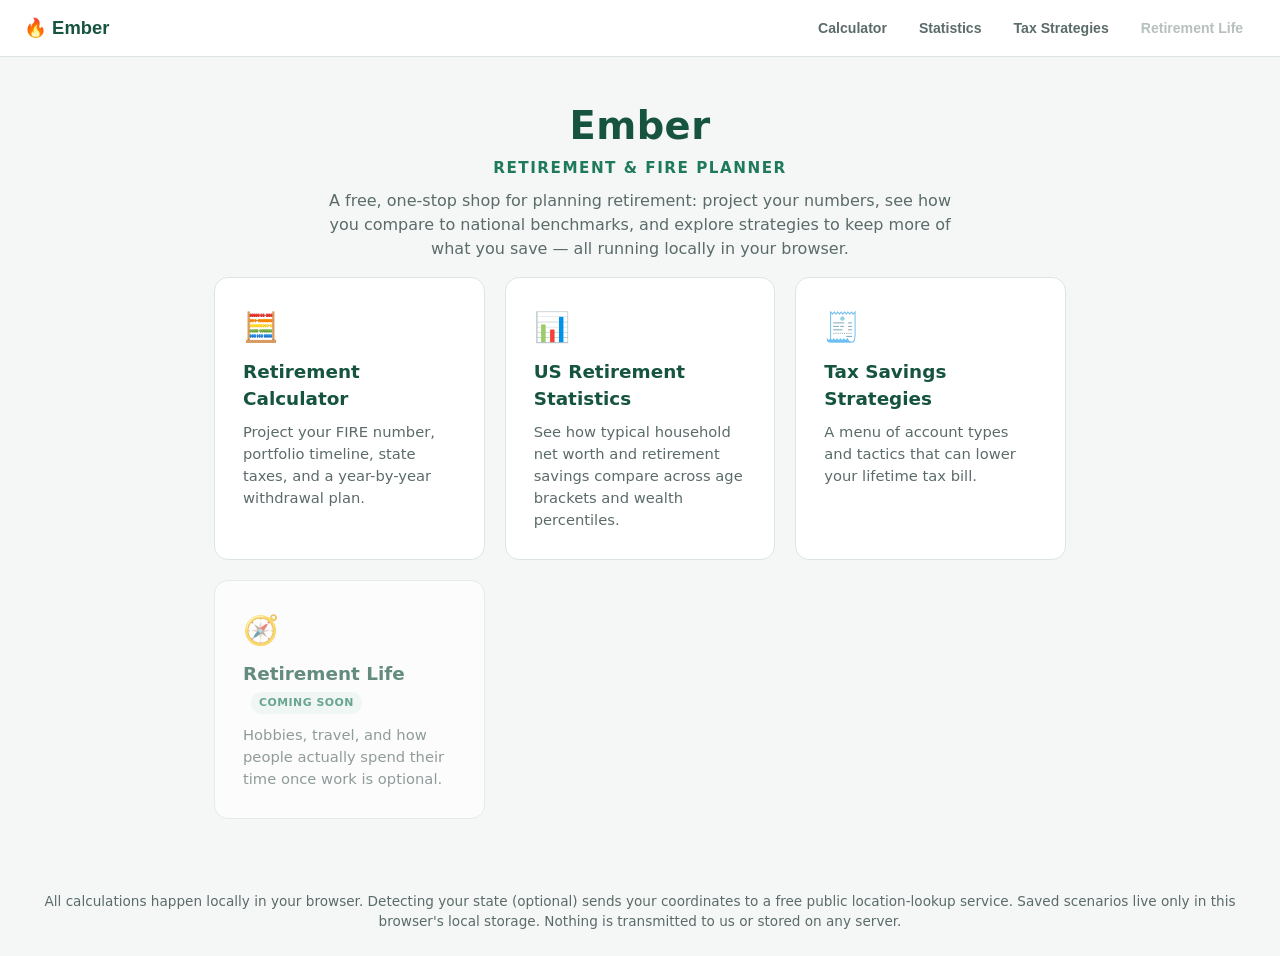
==== commit 58431f65: "Add Social Security, Monte Carlo, save/load, scenarios, mortgage & healthcare Generalizes the projec" ====
--- a/retirement-planner/index.html
+++ b/retirement-planner/index.html
@@ -49,7 +49,7 @@
       </div>
     </main>
     <footer class="page-footer">
-      <p>All calculations happen locally in your browser. Detecting your state (optional) sends your coordinates to a free public location-lookup service — nothing else is transmitted or stored.</p>
+      <p>All calculations happen locally in your browser. Detecting your state (optional) sends your coordinates to a free public location-lookup service. Saved scenarios live only in this browser's local storage. Nothing is transmitted to us or stored on any server.</p>
     </footer>
   </div>
 
@@ -145,6 +145,19 @@
                 <span class="label-row">Compare against another state <button type="button" class="info-icon" aria-label="What is this?">i</button></span>
                 <select id="compare-state" class="plan-input"></select>
                 <span class="input-tip" hidden>Optional — pick a second state to see it side-by-side in the comparison below.</span>
+              </label>
+              <label>
+                <span class="label-row">Est. annual income, for Social Security <button type="button" class="info-icon" aria-label="What is this?">i</button></span>
+                <input type="text" inputmode="numeric" id="ss-income" class="plan-input currency-input" placeholder="e.g. $80,000 (optional)">
+                <span class="input-tip" hidden>Optional. A rough stand-in for your career-average earnings, used to estimate a Social Security benefit — leave blank to exclude Social Security entirely.</span>
+              </label>
+              <label class="slider-label">
+                <span class="label-row">Social Security claiming age <button type="button" class="info-icon" aria-label="What is this?">i</button></span>
+                <div class="slider-row">
+                  <input type="range" id="ss-claim-age" class="plan-input" data-format="age" min="62" max="70" step="1" value="67">
+                  <output for="ss-claim-age" id="ss-claim-age-output">Age 67</output>
+                </div>
+                <span class="input-tip" hidden>Claiming earlier permanently reduces your benefit; claiming later (up to 70) permanently increases it.</span>
               </label>
             </div>
 
@@ -201,6 +214,11 @@
                 <span class="card-value" id="coast-fire-number">—</span>
                 <span class="card-note">Balance today needed to coast to your FIRE number</span>
               </div>
+              <div class="card">
+                <span class="card-label">Est. Social Security</span>
+                <span class="card-value" id="ss-benefit">—</span>
+                <span class="card-note" id="ss-benefit-note">Add your income above to estimate</span>
+              </div>
             </div>
 
             <p id="sustainability" class="status-ok"></p>
@@ -211,8 +229,16 @@
             <h3>Contributions vs. investment growth</h3>
             <div id="contribution-chart-container" class="chart-container"></div>
 
-            <button type="button" id="save-pdf-btn" class="secondary-btn no-print">🖨️ Save plan as PDF</button>
-            <p class="disclaimer no-print">Opens your browser's print dialog — choose "Save as PDF" as the destination.</p>
+            <h3 class="no-print">Save &amp; share</h3>
+            <div class="detect-row no-print">
+              <button type="button" id="save-pdf-btn" class="secondary-btn">🖨️ Save as PDF</button>
+              <button type="button" id="download-plan-btn" class="secondary-btn">💾 Download plan</button>
+              <button type="button" id="load-plan-btn" class="secondary-btn">📂 Load plan</button>
+              <button type="button" id="copy-link-btn" class="secondary-btn">🔗 Copy link</button>
+              <input type="file" id="load-plan-file" accept="application/json" hidden>
+            </div>
+            <span id="plan-io-status" class="detect-status no-print"></span>
+            <p class="disclaimer no-print">"Save as PDF" opens your browser's print dialog. "Download plan" saves your inputs as a small file you can reload later with "Load plan." "Copy link" encodes your inputs into a URL.</p>
           </div>
         </div>
       </section>
@@ -408,6 +434,82 @@
         </div>
       </section>
 
+      <section class="panel" id="panel-housing">
+        <button class="panel-toggle" aria-expanded="false" aria-controls="panel-housing-body">
+          <h2>Housing, healthcare &amp; debt <span class="panel-tag">Optional</span></h2>
+          <span class="chevron" aria-hidden="true"></span>
+        </button>
+        <div class="panel-body" id="panel-housing-body" hidden>
+          <h3>Mortgage / debt payoff</h3>
+          <p class="panel-intro">Assumes your "desired annual spending" above is your steady-state budget after this is paid off — this adds the payment back as an extra cost for the years until then.</p>
+          <div class="form-grid">
+            <label class="checkbox-label">
+              <input type="checkbox" id="include-mortgage" class="plan-input">
+              Include mortgage/debt payoff in projection
+            </label>
+            <label>
+              <span class="label-row">Monthly payment <button type="button" class="info-icon" aria-label="What is this?">i</button></span>
+              <input type="text" inputmode="numeric" id="mortgage-payment" class="plan-input currency-input" placeholder="e.g. $2,000">
+              <span class="input-tip" hidden>Your current total monthly mortgage or debt payment.</span>
+            </label>
+            <label>
+              <span class="label-row">Years remaining <button type="button" class="info-icon" aria-label="What is this?">i</button></span>
+              <input type="number" id="mortgage-years" class="plan-input" min="0" max="40" placeholder="e.g. 18">
+              <span class="input-tip" hidden>How many years left until it's paid off — determines the payoff age shown on your timeline.</span>
+            </label>
+          </div>
+
+          <h3>Healthcare bridge (pre-Medicare)</h3>
+          <p class="panel-intro">If you retire before 65, this estimates the cost of health coverage until Medicare eligibility, using a simplified, unsubsidized ACA benchmark — most early retirees qualify for premium tax credits that lower this, so treat it as a conservative upper bound.</p>
+          <div class="form-grid">
+            <label class="checkbox-label">
+              <input type="checkbox" id="include-healthcare-bridge" class="plan-input">
+              Include healthcare bridge cost in projection
+            </label>
+            <label>
+              <span class="label-row">Est. monthly premium today (age ~40) <button type="button" class="info-icon" aria-label="What is this?">i</button></span>
+              <input type="text" inputmode="numeric" id="healthcare-premium" class="plan-input currency-input" placeholder="e.g. $500">
+              <span class="input-tip" hidden>A benchmark premium at age 40, scaled up for age and your state's cost of living to estimate your actual bridge cost.</span>
+            </label>
+          </div>
+        </div>
+      </section>
+
+      <section class="panel" id="panel-montecarlo">
+        <button class="panel-toggle" aria-expanded="false" aria-controls="panel-montecarlo-body">
+          <h2>Risk analysis (Monte Carlo) <span class="panel-tag">Advanced</span></h2>
+          <span class="chevron" aria-hidden="true"></span>
+        </button>
+        <div class="panel-body" id="panel-montecarlo-body" hidden>
+          <p class="panel-intro">Instead of one fixed-return projection, this runs 500 simulations with randomized annual returns (centered on your assumed returns above, with typical volatility for that kind of allocation) to see what share of outcomes never ran out of money. These are simulated random returns, not actual historical market sequences.</p>
+          <button type="button" id="run-montecarlo-btn" class="secondary-btn">🎲 Run Monte Carlo simulation</button>
+          <p id="montecarlo-result" class="status-ok" hidden></p>
+          <div id="montecarlo-chart-container" class="chart-container"></div>
+        </div>
+      </section>
+
+      <section class="panel" id="panel-scenarios">
+        <button class="panel-toggle" aria-expanded="false" aria-controls="panel-scenarios-body">
+          <h2>Saved scenarios <span class="panel-tag">Optional</span></h2>
+          <span class="chevron" aria-hidden="true"></span>
+        </button>
+        <div class="panel-body" id="panel-scenarios-body" hidden>
+          <p class="panel-intro">Save your current inputs as a named "what-if" (e.g. "Retire at 55" vs. "Retire at 60") and compare up to 5 side by side. Saved only in this browser's local storage — never transmitted anywhere.</p>
+          <div class="detect-row">
+            <input type="text" id="scenario-name" placeholder="Scenario name, e.g. Retire at 55">
+            <button type="button" id="save-scenario-btn" class="secondary-btn">Save as scenario</button>
+          </div>
+          <div id="scenario-list" class="card-grid"></div>
+          <div class="table-scroll">
+            <table class="data-table">
+              <thead><tr><th>Scenario</th><th>FIRE number</th><th>FIRE age</th><th>Sustainability</th></tr></thead>
+              <tbody id="scenario-compare-body"></tbody>
+            </table>
+          </div>
+          <p class="disclaimer">Comparison uses each scenario's core numbers only — Social Security, mortgage, healthcare, and family adjustments aren't included here.</p>
+        </div>
+      </section>
+
       <section class="panel" id="panel-life-after">
         <button class="panel-toggle" aria-expanded="false" aria-controls="panel-life-after-body">
           <h2>Life after retirement</h2>
@@ -421,7 +523,7 @@
     </main>
 
     <footer class="page-footer">
-      <p>All calculations happen locally in your browser. Detecting your state (optional) sends your coordinates to a free public location-lookup service — nothing else is transmitted or stored.</p>
+      <p>All calculations happen locally in your browser. Detecting your state (optional) sends your coordinates to a free public location-lookup service. Saved scenarios live only in this browser's local storage. Nothing is transmitted to us or stored on any server.</p>
     </footer>
   </div>
 
@@ -506,6 +608,10 @@
   <script src="js/tax.js"></script>
   <script src="js/projection.js"></script>
   <script src="js/family.js"></script>
+  <script src="js/mortgage.js"></script>
+  <script src="js/healthcare.js"></script>
+  <script src="js/socialsecurity.js"></script>
+  <script src="js/montecarlo.js"></script>
   <script src="js/timeline.js"></script>
   <script src="js/strategy.js"></script>
   <script src="js/chart.js"></script>
--- a/retirement-planner/styles.css
+++ b/retirement-planner/styles.css
@@ -158,6 +158,11 @@
   gap: 0.75rem;
   flex-wrap: wrap;
   margin-top: 1rem;
+}
+
+.detect-row input[type="text"] {
+  flex: 1;
+  min-width: 180px;
 }
 
 .secondary-btn {
@@ -536,6 +541,12 @@
 .legend-net { background: #1f7a5c; }
 .legend-federal { background: #8a5cb0; }
 .legend-state { background: #c07a1e; }
+.legend-mc-band { background: rgba(31, 122, 92, 0.25); }
+
+.mc-band {
+  fill: rgba(31, 122, 92, 0.18);
+  stroke: none;
+}
 
 .timeline-legend {
   list-style: none;
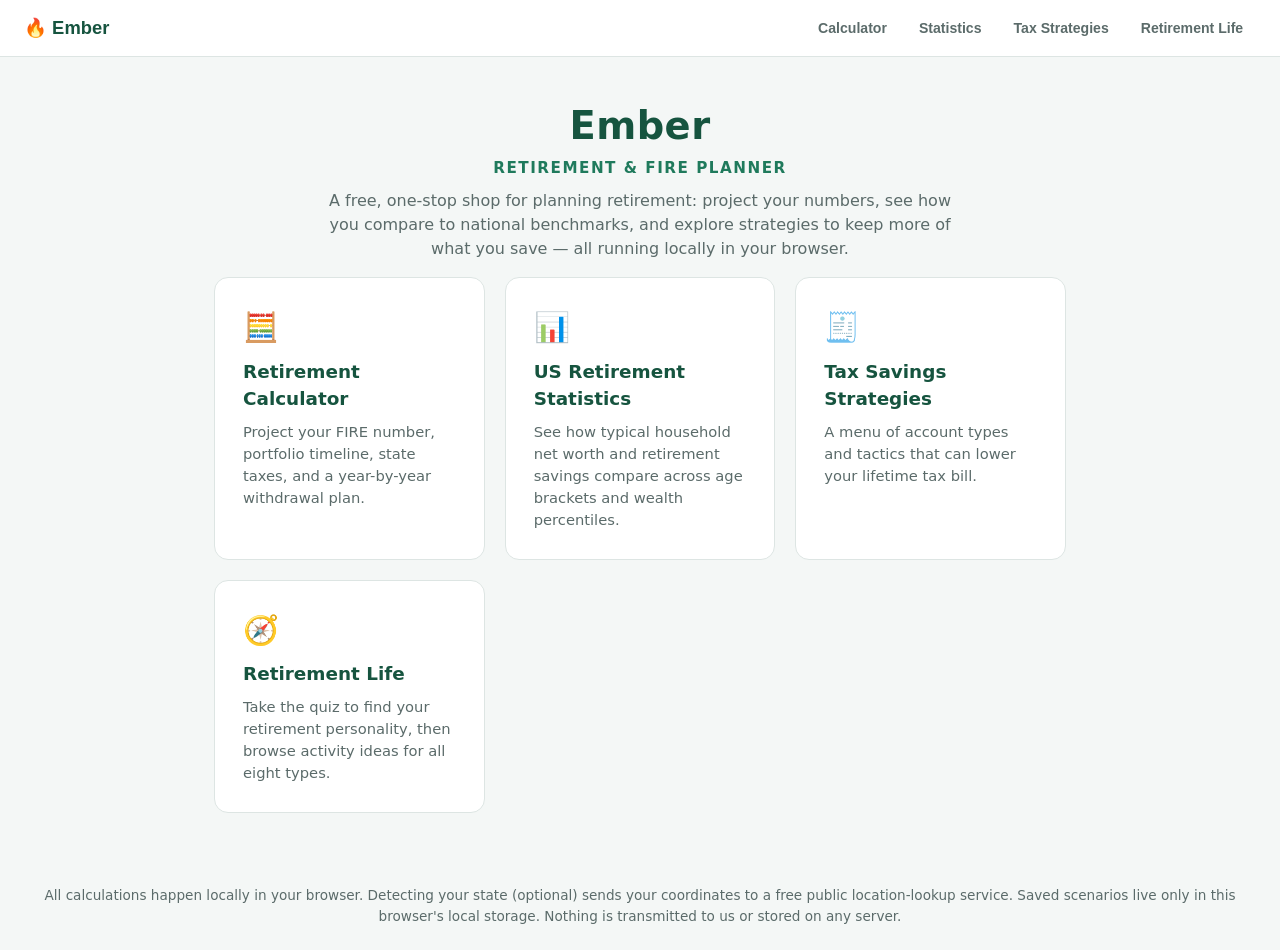
==== commit 8843417c: "Add Retirement Life: personality quiz + activity browser Enables the previously "coming soon" nav en" ====
--- a/retirement-planner/index.html
+++ b/retirement-planner/index.html
@@ -14,7 +14,7 @@
       <button class="topnav-link" data-view="calculator">Calculator</button>
       <button class="topnav-link" data-view="statistics">Statistics</button>
       <button class="topnav-link" data-view="tax-strategies">Tax Strategies</button>
-      <button class="topnav-link" disabled title="Coming soon">Retirement Life</button>
+      <button class="topnav-link" data-view="retirement-life">Retirement Life</button>
     </div>
   </nav>
 
@@ -41,10 +41,10 @@
           <h2>Tax Savings Strategies</h2>
           <p>A menu of account types and tactics that can lower your lifetime tax bill.</p>
         </button>
-        <button class="menu-card menu-card-soon" disabled>
+        <button class="menu-card" data-view="retirement-life">
           <span class="menu-card-icon">🧭</span>
-          <h2>Retirement Life <span class="panel-tag">Coming soon</span></h2>
-          <p>Hobbies, travel, and how people actually spend their time once work is optional.</p>
+          <h2>Retirement Life</h2>
+          <p>Take the quiz to find your retirement personality, then browse activity ideas for all eight types.</p>
         </button>
       </div>
     </main>
@@ -604,6 +604,27 @@
     </main>
   </div>
 
+  <div id="view-retirement-life" class="view" hidden>
+    <header class="page-header">
+      <h1>Retirement Life</h1>
+      <p class="subtitle">Money is only half the plan. What are you actually going to <em>do</em> with all that time? Take the quiz — or just skip to browsing.</p>
+    </header>
+    <main>
+      <section class="panel" id="quiz-panel">
+        <h2>What's your retirement personality?</h2>
+        <div id="quiz-question-container"></div>
+        <div id="quiz-result-container" hidden></div>
+      </section>
+
+      <section class="panel">
+        <h2>Browse every personality</h2>
+        <p class="panel-intro">Not feeling the quiz? Explore all eight and steal ideas from more than one — nobody's making you pick just one personality.</p>
+        <div class="personality-tabs" id="personality-tabs"></div>
+        <div id="personality-detail"></div>
+      </section>
+    </main>
+  </div>
+
   <script src="data/states.js"></script>
   <script src="js/tax.js"></script>
   <script src="js/projection.js"></script>
@@ -616,6 +637,7 @@
   <script src="js/strategy.js"></script>
   <script src="js/chart.js"></script>
   <script src="js/content.js"></script>
+  <script src="js/retirementlife.js"></script>
   <script src="js/geo.js"></script>
   <script src="js/main.js"></script>
 </body>
--- a/retirement-planner/styles.css
+++ b/retirement-planner/styles.css
@@ -892,3 +892,163 @@
     overflow: visible;
   }
 }
+
+/* --- Retirement Life: quiz & personalities --- */
+
+.quiz-progress {
+  font-size: 0.78rem;
+  font-weight: 700;
+  text-transform: uppercase;
+  letter-spacing: 0.5px;
+  color: var(--muted);
+  margin-bottom: 0.35rem;
+}
+
+.quiz-question {
+  color: var(--accent-dark);
+  font-size: 1.2rem;
+  margin-bottom: 1rem;
+}
+
+.quiz-options {
+  display: grid;
+  grid-template-columns: repeat(auto-fit, minmax(240px, 1fr));
+  gap: 0.6rem;
+}
+
+.quiz-option {
+  text-align: left;
+  background: #f9fbfa;
+  border: 1px solid var(--border);
+  border-radius: 10px;
+  padding: 0.75rem 1rem;
+  font-size: 0.92rem;
+  font-family: inherit;
+  color: var(--text);
+  cursor: pointer;
+  transition: transform 0.08s ease, border-color 0.15s ease, background 0.15s ease;
+}
+
+.quiz-option:hover {
+  border-color: var(--accent);
+  background: #eef6f2;
+  transform: translateY(-1px);
+}
+
+.quiz-tie-note {
+  font-weight: 600;
+  color: var(--accent-dark);
+  margin-bottom: 0.75rem;
+}
+
+.personality-result-card {
+  border: 2px solid var(--tab-color, var(--accent));
+  border-radius: 14px;
+  padding: 1.5rem;
+  margin-bottom: 1rem;
+  text-align: center;
+  background: color-mix(in srgb, var(--tab-color, var(--accent)) 8%, var(--panel-bg));
+}
+
+.personality-result-card h3 {
+  color: var(--tab-color, var(--accent-dark));
+  font-size: 1.5rem;
+  margin: 0.25rem 0;
+}
+
+.personality-emoji-big {
+  font-size: 2.75rem;
+  line-height: 1;
+  display: block;
+}
+
+.personality-tagline {
+  font-style: italic;
+  color: var(--muted);
+  margin-bottom: 0.75rem;
+}
+
+.personality-tabs {
+  display: flex;
+  flex-wrap: wrap;
+  gap: 0.5rem;
+  margin-bottom: 1.25rem;
+}
+
+.personality-tab {
+  background: #f9fbfa;
+  border: 1px solid var(--border);
+  border-radius: 999px;
+  padding: 0.5rem 1rem;
+  font-size: 0.86rem;
+  font-weight: 600;
+  color: var(--muted);
+  cursor: pointer;
+  display: inline-flex;
+  align-items: center;
+  gap: 0.4rem;
+}
+
+.personality-tab.active {
+  background: var(--tab-color, var(--accent));
+  border-color: var(--tab-color, var(--accent));
+  color: #fff;
+}
+
+.personality-detail-card {
+  border: 1px solid var(--border);
+  border-left: 6px solid var(--tab-color, var(--accent));
+  border-radius: 10px;
+  padding: 1.25rem 1.5rem;
+  background: #f9fbfa;
+}
+
+.personality-detail-header {
+  display: flex;
+  align-items: center;
+  gap: 1rem;
+  margin-bottom: 0.75rem;
+}
+
+.personality-detail-header h3 {
+  color: var(--tab-color, var(--accent-dark));
+  font-size: 1.2rem;
+}
+
+.personality-detail-header .personality-emoji-big {
+  font-size: 2.25rem;
+}
+
+.personality-detail-card h4 {
+  color: var(--accent-dark);
+  margin: 1rem 0 0.5rem;
+}
+
+.activity-list {
+  list-style: none;
+  display: grid;
+  grid-template-columns: repeat(auto-fit, minmax(240px, 1fr));
+  gap: 0.5rem 1.25rem;
+}
+
+.activity-list li {
+  padding-left: 1.1rem;
+  position: relative;
+  font-size: 0.9rem;
+}
+
+.activity-list li::before {
+  content: "→";
+  position: absolute;
+  left: 0;
+  color: var(--tab-color, var(--accent));
+  font-weight: 700;
+}
+
+@media (max-width: 600px) {
+  .personality-detail-header {
+    flex-direction: column;
+    align-items: flex-start;
+    text-align: left;
+  }
+}
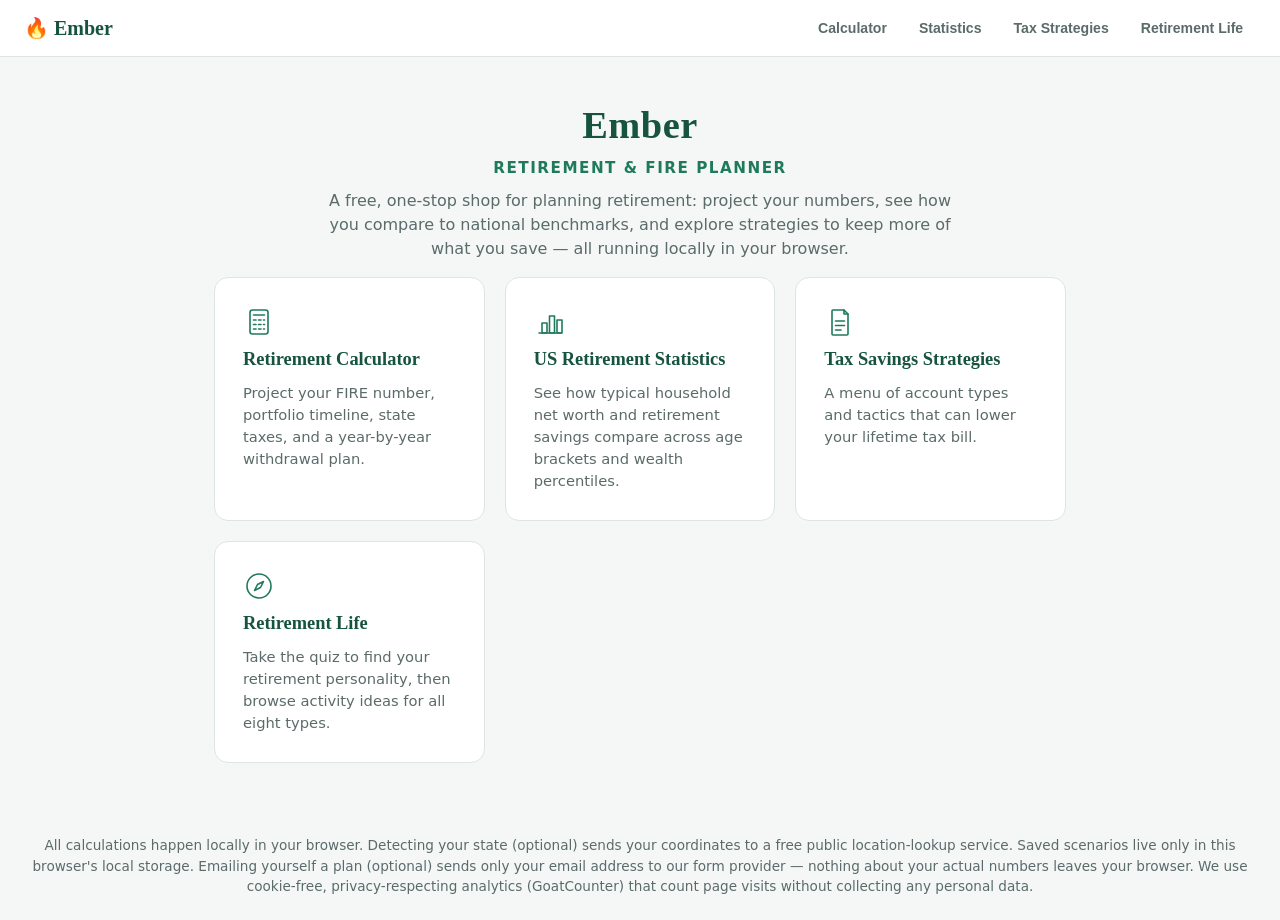
==== commit 5c9106d4: "Polish UI, add monetization scaffolding and analytics Adds a favicon, theme-color/og meta tags, and " ====
--- a/retirement-planner/index.html
+++ b/retirement-planner/index.html
@@ -4,6 +4,12 @@
   <meta charset="UTF-8">
   <meta name="viewport" content="width=device-width, initial-scale=1.0">
   <title>Ember — Retirement &amp; FIRE Planner</title>
+  <meta name="description" content="A free, one-stop retirement and FIRE planner: calculator, tax deep-dive, US retirement statistics, and a retirement-personality quiz.">
+  <meta name="theme-color" content="#1f7a5c">
+  <meta property="og:title" content="Ember — Retirement &amp; FIRE Planner">
+  <meta property="og:description" content="A free, one-stop retirement and FIRE planner: calculator, tax deep-dive, US retirement statistics, and a retirement-personality quiz.">
+  <meta property="og:type" content="website">
+  <link rel="icon" type="image/svg+xml" href="data:image/svg+xml,<svg xmlns='http://www.w3.org/2000/svg' viewBox='0 0 64 64'><circle cx='32' cy='32' r='32' fill='%231f7a5c'/><text x='32' y='45' font-family='Georgia,serif' font-size='38' font-weight='700' fill='white' text-anchor='middle'>E</text></svg>">
   <link rel="stylesheet" href="styles.css">
 </head>
 <body>
@@ -27,29 +33,37 @@
     <main>
       <div class="home-menu">
         <button class="menu-card" data-view="calculator">
-          <span class="menu-card-icon">🧮</span>
+          <span class="menu-card-icon" aria-hidden="true">
+            <svg viewBox="0 0 32 32" fill="none" stroke="currentColor" stroke-width="1.6" stroke-linecap="round" stroke-linejoin="round"><rect x="7" y="4" width="18" height="24" rx="2.5"/><line x1="10.5" y1="9" x2="21.5" y2="9"/><line x1="10.5" y1="14" x2="13" y2="14"/><line x1="15.5" y1="14" x2="18" y2="14"/><line x1="20.5" y1="14" x2="21.5" y2="14"/><line x1="10.5" y1="18.5" x2="13" y2="18.5"/><line x1="15.5" y1="18.5" x2="18" y2="18.5"/><line x1="20.5" y1="18.5" x2="21.5" y2="18.5"/><line x1="10.5" y1="23" x2="13" y2="23"/><line x1="15.5" y1="23" x2="18" y2="23"/><line x1="20.5" y1="23" x2="21.5" y2="23"/></svg>
+          </span>
           <h2>Retirement Calculator</h2>
           <p>Project your FIRE number, portfolio timeline, state taxes, and a year-by-year withdrawal plan.</p>
         </button>
         <button class="menu-card" data-view="statistics">
-          <span class="menu-card-icon">📊</span>
+          <span class="menu-card-icon" aria-hidden="true">
+            <svg viewBox="0 0 32 32" fill="none" stroke="currentColor" stroke-width="1.6" stroke-linecap="round" stroke-linejoin="round"><line x1="5" y1="27" x2="27" y2="27"/><rect x="8" y="17" width="5" height="10"/><rect x="15.5" y="10" width="5" height="17"/><rect x="23" y="14" width="5" height="13"/></svg>
+          </span>
           <h2>US Retirement Statistics</h2>
           <p>See how typical household net worth and retirement savings compare across age brackets and wealth percentiles.</p>
         </button>
         <button class="menu-card" data-view="tax-strategies">
-          <span class="menu-card-icon">🧾</span>
+          <span class="menu-card-icon" aria-hidden="true">
+            <svg viewBox="0 0 32 32" fill="none" stroke="currentColor" stroke-width="1.6" stroke-linecap="round" stroke-linejoin="round"><path d="M9 4h11l4 4v20a1 1 0 0 1-1 1H9a1 1 0 0 1-1-1V5a1 1 0 0 1 1-1z"/><path d="M20 4v4h4"/><line x1="11.5" y1="15" x2="20.5" y2="15"/><line x1="11.5" y1="19.5" x2="20.5" y2="19.5"/><line x1="11.5" y1="24" x2="17" y2="24"/></svg>
+          </span>
           <h2>Tax Savings Strategies</h2>
           <p>A menu of account types and tactics that can lower your lifetime tax bill.</p>
         </button>
         <button class="menu-card" data-view="retirement-life">
-          <span class="menu-card-icon">🧭</span>
+          <span class="menu-card-icon" aria-hidden="true">
+            <svg viewBox="0 0 32 32" fill="none" stroke="currentColor" stroke-width="1.6" stroke-linecap="round" stroke-linejoin="round"><circle cx="16" cy="16" r="12"/><path d="M20.5 11.5l-3 6-6 3 3-6z" stroke-linejoin="round"/></svg>
+          </span>
           <h2>Retirement Life</h2>
           <p>Take the quiz to find your retirement personality, then browse activity ideas for all eight types.</p>
         </button>
       </div>
     </main>
     <footer class="page-footer">
-      <p>All calculations happen locally in your browser. Detecting your state (optional) sends your coordinates to a free public location-lookup service. Saved scenarios live only in this browser's local storage. Nothing is transmitted to us or stored on any server.</p>
+      <p>All calculations happen locally in your browser. Detecting your state (optional) sends your coordinates to a free public location-lookup service. Saved scenarios live only in this browser's local storage. Emailing yourself a plan (optional) sends only your email address to our form provider — nothing about your actual numbers leaves your browser. We use cookie-free, privacy-respecting analytics (GoatCounter) that count page visits without collecting any personal data.</p>
     </footer>
   </div>
 
@@ -162,7 +176,7 @@
             </div>
 
             <div class="detect-row">
-              <button type="button" id="detect-state-btn" class="secondary-btn">📍 Detect my state</button>
+              <button type="button" id="detect-state-btn" class="secondary-btn">Detect my state</button>
               <span id="detect-state-status" class="detect-status"></span>
             </div>
 
@@ -231,14 +245,22 @@
 
             <h3 class="no-print">Save &amp; share</h3>
             <div class="detect-row no-print">
-              <button type="button" id="save-pdf-btn" class="secondary-btn">🖨️ Save as PDF</button>
-              <button type="button" id="download-plan-btn" class="secondary-btn">💾 Download plan</button>
-              <button type="button" id="load-plan-btn" class="secondary-btn">📂 Load plan</button>
-              <button type="button" id="copy-link-btn" class="secondary-btn">🔗 Copy link</button>
+              <button type="button" id="save-pdf-btn" class="secondary-btn">Save as PDF</button>
+              <button type="button" id="download-plan-btn" class="secondary-btn">Download plan</button>
+              <button type="button" id="load-plan-btn" class="secondary-btn">Load plan</button>
+              <button type="button" id="copy-link-btn" class="secondary-btn">Copy link</button>
               <input type="file" id="load-plan-file" accept="application/json" hidden>
             </div>
             <span id="plan-io-status" class="detect-status no-print"></span>
             <p class="disclaimer no-print">"Save as PDF" opens your browser's print dialog. "Download plan" saves your inputs as a small file you can reload later with "Load plan." "Copy link" encodes your inputs into a URL.</p>
+
+            <h3 class="no-print">Get this plan by email</h3>
+            <p class="panel-intro no-print">Optional — we'll only use this to send your plan and occasional retirement tips. Unsubscribe anytime.</p>
+            <div class="detect-row no-print">
+              <input type="email" id="email-capture-input" placeholder="you@example.com">
+              <button type="button" id="email-capture-btn" class="secondary-btn">Email me this plan</button>
+            </div>
+            <span id="email-capture-status" class="detect-status no-print"></span>
           </div>
         </div>
       </section>
@@ -482,7 +504,7 @@
         </button>
         <div class="panel-body" id="panel-montecarlo-body" hidden>
           <p class="panel-intro">Instead of one fixed-return projection, this runs 500 simulations with randomized annual returns (centered on your assumed returns above, with typical volatility for that kind of allocation) to see what share of outcomes never ran out of money. These are simulated random returns, not actual historical market sequences.</p>
-          <button type="button" id="run-montecarlo-btn" class="secondary-btn">🎲 Run Monte Carlo simulation</button>
+          <button type="button" id="run-montecarlo-btn" class="secondary-btn">Run Monte Carlo simulation</button>
           <p id="montecarlo-result" class="status-ok" hidden></p>
           <div id="montecarlo-chart-container" class="chart-container"></div>
         </div>
@@ -523,7 +545,7 @@
     </main>
 
     <footer class="page-footer">
-      <p>All calculations happen locally in your browser. Detecting your state (optional) sends your coordinates to a free public location-lookup service. Saved scenarios live only in this browser's local storage. Nothing is transmitted to us or stored on any server.</p>
+      <p>All calculations happen locally in your browser. Detecting your state (optional) sends your coordinates to a free public location-lookup service. Saved scenarios live only in this browser's local storage. Emailing yourself a plan (optional) sends only your email address to our form provider — nothing about your actual numbers leaves your browser. We use cookie-free, privacy-respecting analytics (GoatCounter) that count page visits without collecting any personal data.</p>
     </footer>
   </div>
 
@@ -601,6 +623,13 @@
         <p class="panel-intro">The Tax Deep-Dive section of the calculator lets you compare Traditional-first, Taxable-first, and Proportional withdrawal orders using your own numbers.</p>
         <button class="primary-btn" data-view="calculator">Go to the calculator →</button>
       </section>
+
+      <section class="panel">
+        <h2>Providers to consider</h2>
+        <p class="panel-intro">A few providers that fit the strategies above — we haven't used all of these ourselves and inclusion isn't a guarantee of quality, so compare before you commit.</p>
+        <div id="affiliate-partners-grid" class="card-grid"></div>
+        <p class="disclaimer"><strong>Disclosure:</strong> some links on this page are affiliate links. If you sign up through one, we may earn a commission at no extra cost to you. This never affects the numbers or recommendations elsewhere in Ember.</p>
+      </section>
     </main>
   </div>
 
@@ -637,8 +666,17 @@
   <script src="js/strategy.js"></script>
   <script src="js/chart.js"></script>
   <script src="js/content.js"></script>
+  <script src="js/monetization.js"></script>
   <script src="js/retirementlife.js"></script>
   <script src="js/geo.js"></script>
   <script src="js/main.js"></script>
+
+  <!--
+    Privacy-respecting, cookie-free visitor analytics (GoatCounter — free,
+    open-source, collects no personal data). Sign up at goatcounter.com,
+    then replace REPLACE-WITH-YOUR-CODE below with your real site code.
+    Until then this silently does nothing (no valid endpoint to report to).
+  -->
+  <script data-goatcounter="https://REPLACE-WITH-YOUR-CODE.goatcounter.com/count" async src="https://gc.zgo.at/count.js"></script>
 </body>
 </html>
--- a/retirement-planner/styles.css
+++ b/retirement-planner/styles.css
@@ -10,13 +10,20 @@
   --border: #dde5e3;
   --warn: #b3541e;
   --ok: #1f7a5c;
+  --font-body: 'Segoe UI', system-ui, sans-serif;
+  --font-heading: Georgia, 'Iowan Old Style', 'Palatino Linotype', serif;
 }
 
 body {
-  font-family: 'Segoe UI', system-ui, sans-serif;
+  font-family: var(--font-body);
   background: var(--bg);
   color: var(--text);
   line-height: 1.5;
+}
+
+h1, h2, h3, h4 {
+  font-family: var(--font-heading);
+  text-wrap: balance;
 }
 
 .topnav {
@@ -37,7 +44,8 @@
   background: none;
   border: none;
   cursor: pointer;
-  font-size: 1.15rem;
+  font-family: var(--font-heading);
+  font-size: 1.25rem;
   font-weight: 700;
   color: var(--accent-dark);
 }
@@ -114,7 +122,13 @@
 }
 
 .menu-card-icon {
-  font-size: 1.8rem;
+  display: inline-flex;
+  color: var(--accent);
+}
+
+.menu-card-icon svg {
+  width: 2rem;
+  height: 2rem;
 }
 
 .menu-card h2 {
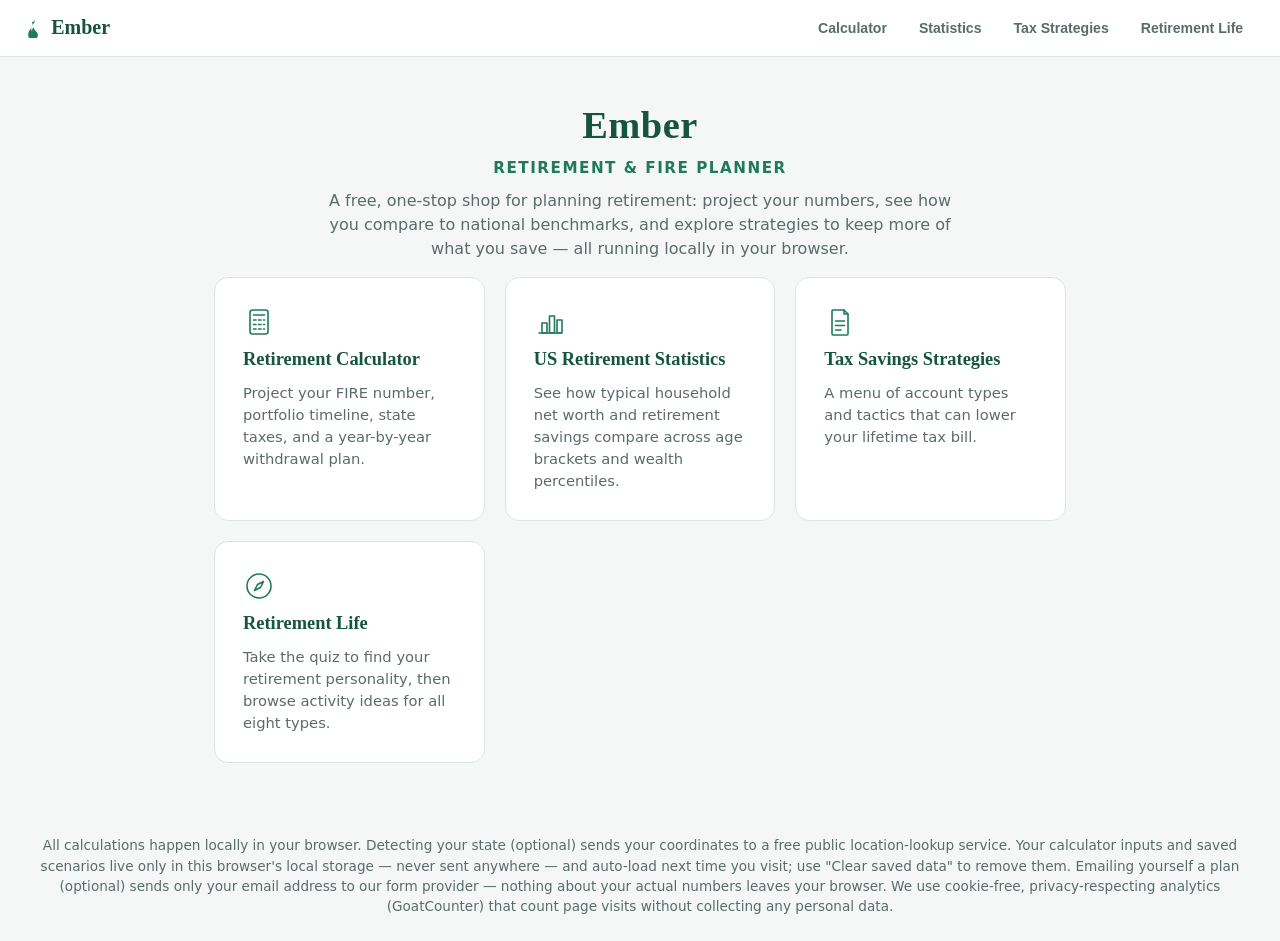
==== commit 5000df34: "Personalize pages, persist inputs, move life-after section Move Life After Retirement out of the cal" ====
--- a/retirement-planner/index.html
+++ b/retirement-planner/index.html
@@ -14,7 +14,10 @@
 </head>
 <body>
   <nav class="topnav">
-    <button class="topnav-brand" data-view="home">🔥 Ember</button>
+    <button class="topnav-brand" data-view="home">
+      <svg class="brand-mark" viewBox="0 0 24 24" fill="currentColor" aria-hidden="true"><path d="M12.4 1.7c.9 2.7-1.6 4.6-2.9 6.9-1.5 2.6-1.6 5.4.2 7.6-1.1-2.4.1-4 1.6-5.4-.1 2 1 3.1 2.2 4.1 1.7 1.4 2.5 3 2.5 4.6a5.6 5.6 0 0 1-11.2 0c0-3.6 1.9-5.7 3.5-7.7 1.7-2.1 2-4.7.8-7.2 1.9.3 3.6-1 3.3-2.9z"/></svg>
+      <span>Ember</span>
+    </button>
     <button class="hamburger-btn" id="hamburger-btn" aria-label="Open menu" aria-expanded="false" aria-controls="topnav-links">☰</button>
     <div class="topnav-links" id="topnav-links">
       <button class="topnav-link" data-view="calculator">Calculator</button>
@@ -63,7 +66,7 @@
       </div>
     </main>
     <footer class="page-footer">
-      <p>All calculations happen locally in your browser. Detecting your state (optional) sends your coordinates to a free public location-lookup service. Saved scenarios live only in this browser's local storage. Emailing yourself a plan (optional) sends only your email address to our form provider — nothing about your actual numbers leaves your browser. We use cookie-free, privacy-respecting analytics (GoatCounter) that count page visits without collecting any personal data.</p>
+      <p>All calculations happen locally in your browser. Detecting your state (optional) sends your coordinates to a free public location-lookup service. Your calculator inputs and saved scenarios live only in this browser's local storage — never sent anywhere — and auto-load next time you visit; use "Clear saved data" to remove them. Emailing yourself a plan (optional) sends only your email address to our form provider — nothing about your actual numbers leaves your browser. We use cookie-free, privacy-respecting analytics (GoatCounter) that count page visits without collecting any personal data.</p>
     </footer>
   </div>
 
@@ -249,10 +252,11 @@
               <button type="button" id="download-plan-btn" class="secondary-btn">Download plan</button>
               <button type="button" id="load-plan-btn" class="secondary-btn">Load plan</button>
               <button type="button" id="copy-link-btn" class="secondary-btn">Copy link</button>
+              <button type="button" id="clear-saved-btn" class="secondary-btn">Clear saved data</button>
               <input type="file" id="load-plan-file" accept="application/json" hidden>
             </div>
             <span id="plan-io-status" class="detect-status no-print"></span>
-            <p class="disclaimer no-print">"Save as PDF" opens your browser's print dialog. "Download plan" saves your inputs as a small file you can reload later with "Load plan." "Copy link" encodes your inputs into a URL.</p>
+            <p class="disclaimer no-print">"Save as PDF" opens your browser's print dialog. "Download plan" saves your inputs as a small file you can reload later with "Load plan." "Copy link" encodes your inputs into a URL. Your inputs are also auto-saved in this browser so they're here next time you visit — use "Clear saved data" to remove them.</p>
 
             <h3 class="no-print">Get this plan by email</h3>
             <p class="panel-intro no-print">Optional — we'll only use this to send your plan and occasional retirement tips. Unsubscribe anytime.</p>
@@ -531,21 +535,10 @@
           <p class="disclaimer">Comparison uses each scenario's core numbers only — Social Security, mortgage, healthcare, and family adjustments aren't included here.</p>
         </div>
       </section>
-
-      <section class="panel" id="panel-life-after">
-        <button class="panel-toggle" aria-expanded="false" aria-controls="panel-life-after-body">
-          <h2>Life after retirement</h2>
-          <span class="chevron" aria-hidden="true"></span>
-        </button>
-        <div class="panel-body" id="panel-life-after-body" hidden>
-          <p id="life-after-intro" class="panel-intro">The transition into retirement is as much about time and purpose as it is about money. A few areas worth planning deliberately:</p>
-          <div id="life-after-categories" class="card-grid"></div>
-        </div>
-      </section>
     </main>
 
     <footer class="page-footer">
-      <p>All calculations happen locally in your browser. Detecting your state (optional) sends your coordinates to a free public location-lookup service. Saved scenarios live only in this browser's local storage. Emailing yourself a plan (optional) sends only your email address to our form provider — nothing about your actual numbers leaves your browser. We use cookie-free, privacy-respecting analytics (GoatCounter) that count page visits without collecting any personal data.</p>
+      <p>All calculations happen locally in your browser. Detecting your state (optional) sends your coordinates to a free public location-lookup service. Your calculator inputs and saved scenarios live only in this browser's local storage — never sent anywhere — and auto-load next time you visit; use "Clear saved data" to remove them. Emailing yourself a plan (optional) sends only your email address to our form provider — nothing about your actual numbers leaves your browser. We use cookie-free, privacy-respecting analytics (GoatCounter) that count page visits without collecting any personal data.</p>
     </footer>
   </div>
 
@@ -564,6 +557,7 @@
           have one — most households without an account would otherwise pull that figure toward zero and
           make the comparison misleading.
         </p>
+        <p id="stats-personal-callout" class="personal-callout" hidden></p>
         <div id="stats-chart-container" class="chart-container"></div>
         <div class="table-scroll">
           <table class="data-table">
@@ -615,6 +609,7 @@
     <main>
       <section class="panel">
         <h2>Strategies</h2>
+        <p id="tax-personal-callout" class="personal-callout" hidden></p>
         <div id="tax-strategies-grid" class="card-grid"></div>
         <p class="disclaimer">Contribution limits shown are approximate for 2024/2025 and are adjusted for inflation annually — verify current limits at irs.gov before acting. This is educational information, not tax advice.</p>
       </section>
@@ -650,6 +645,12 @@
         <p class="panel-intro">Not feeling the quiz? Explore all eight and steal ideas from more than one — nobody's making you pick just one personality.</p>
         <div class="personality-tabs" id="personality-tabs"></div>
         <div id="personality-detail"></div>
+      </section>
+
+      <section class="panel">
+        <h2>Life after retirement</h2>
+        <p id="life-after-intro" class="panel-intro">The transition into retirement is as much about time and purpose as it is about money. A few areas worth planning deliberately:</p>
+        <div id="life-after-categories" class="card-grid"></div>
       </section>
     </main>
   </div>
@@ -673,10 +674,8 @@
 
   <!--
     Privacy-respecting, cookie-free visitor analytics (GoatCounter — free,
-    open-source, collects no personal data). Sign up at goatcounter.com,
-    then replace REPLACE-WITH-YOUR-CODE below with your real site code.
-    Until then this silently does nothing (no valid endpoint to report to).
+    open-source, collects no personal data).
   -->
-  <script data-goatcounter="https://REPLACE-WITH-YOUR-CODE.goatcounter.com/count" async src="https://gc.zgo.at/count.js"></script>
+  <script data-goatcounter="https://ember.goatcounter.com/count" async src="//gc.zgo.at/count.js"></script>
 </body>
 </html>
--- a/retirement-planner/styles.css
+++ b/retirement-planner/styles.css
@@ -44,10 +44,20 @@
   background: none;
   border: none;
   cursor: pointer;
+  display: inline-flex;
+  align-items: center;
+  gap: 0.4rem;
   font-family: var(--font-heading);
   font-size: 1.25rem;
   font-weight: 700;
   color: var(--accent-dark);
+}
+
+.brand-mark {
+  width: 1.3rem;
+  height: 1.3rem;
+  color: var(--accent);
+  flex-shrink: 0;
 }
 
 .hamburger-btn {
@@ -330,6 +340,15 @@
   margin-bottom: 1rem;
 }
 
+.personal-callout {
+  background: var(--accent-soft, rgba(31, 122, 92, 0.08));
+  border-left: 3px solid var(--accent);
+  padding: 0.7rem 0.9rem;
+  border-radius: 4px;
+  margin-bottom: 1rem;
+  font-size: 0.92rem;
+}
+
 .link-btn {
   background: none;
   border: none;
@@ -556,6 +575,28 @@
 .legend-federal { background: #8a5cb0; }
 .legend-state { background: #c07a1e; }
 .legend-mc-band { background: rgba(31, 122, 92, 0.25); }
+
+.chart-user-marker {
+  fill: #b3541e;
+  stroke: #fff;
+  stroke-width: 1.5;
+}
+
+.chart-user-marker-line {
+  stroke: #b3541e;
+  stroke-width: 1.5;
+  stroke-dasharray: 2 3;
+}
+
+.chart-user-marker-label {
+  fill: #b3541e;
+  font-weight: 600;
+}
+
+.chart-user-marker-swatch {
+  background: #b3541e;
+  border-radius: 50%;
+}
 
 .mc-band {
   fill: rgba(31, 122, 92, 0.18);
